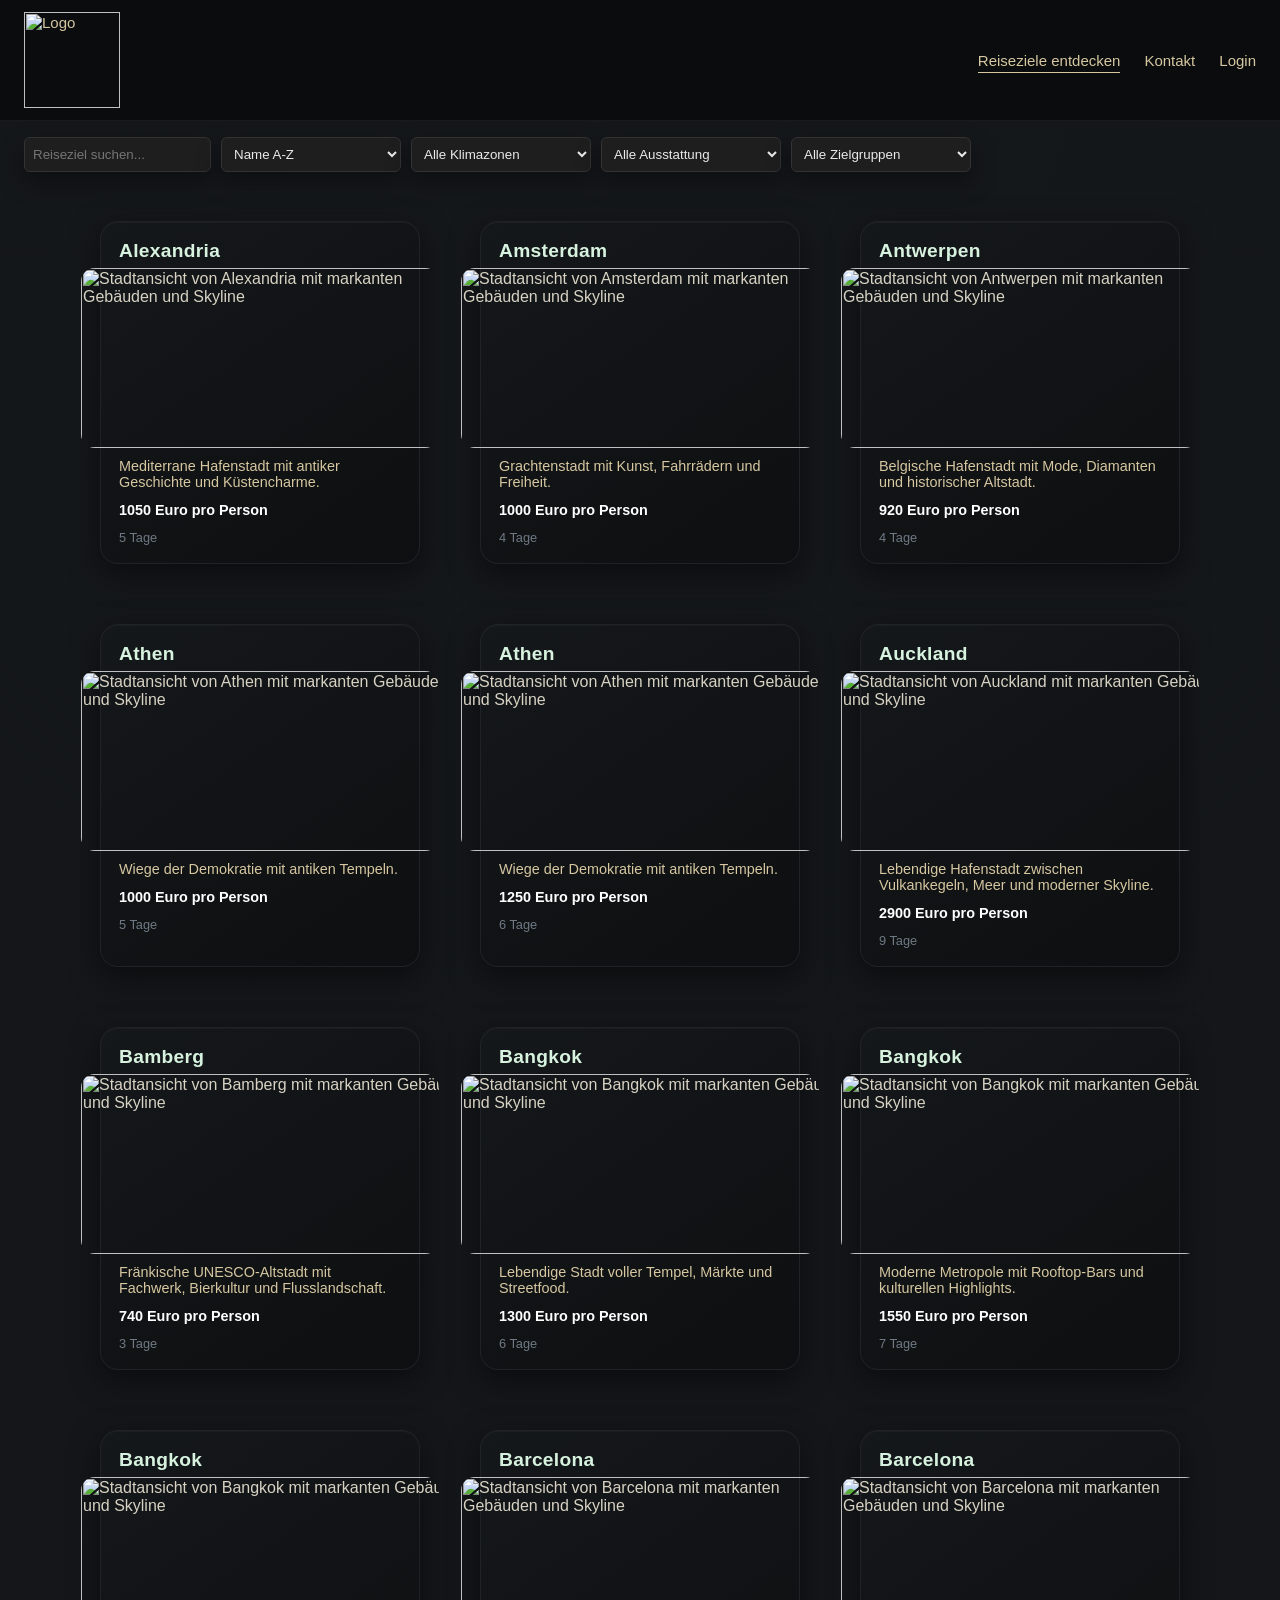
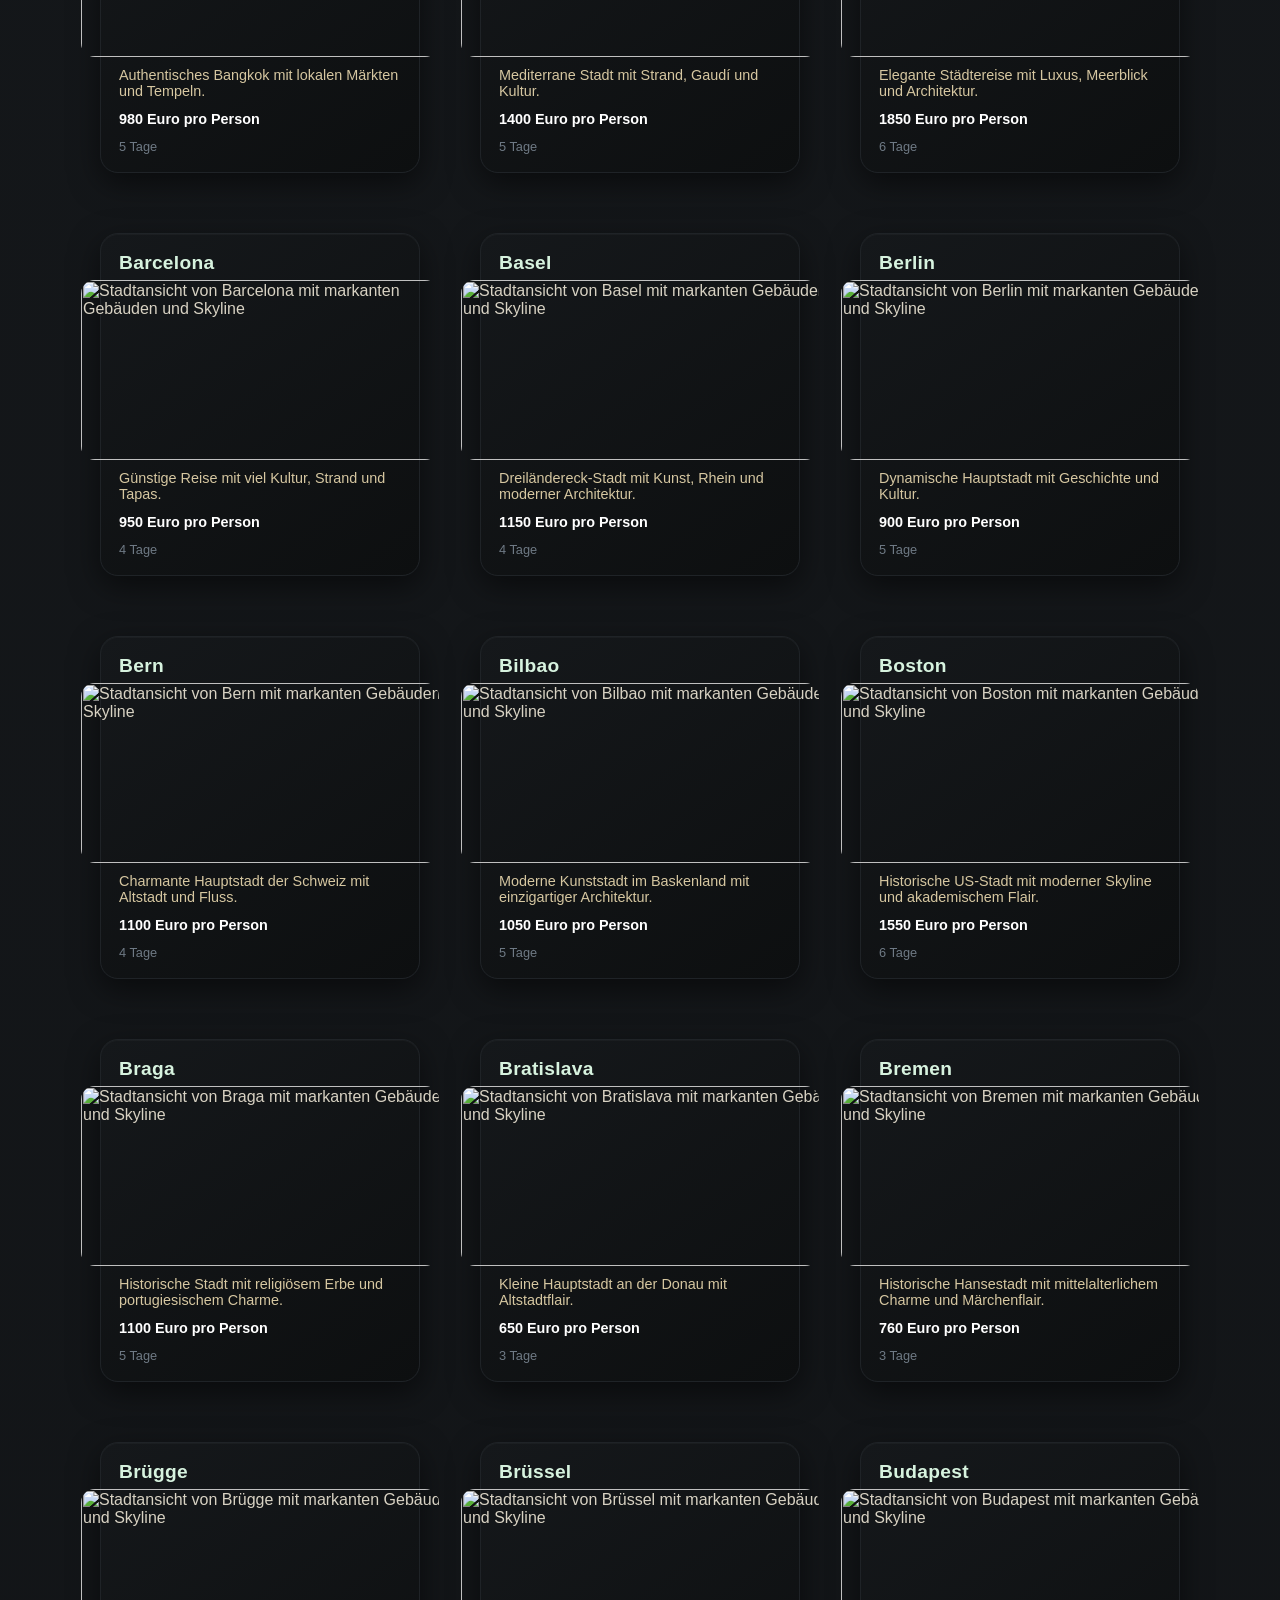
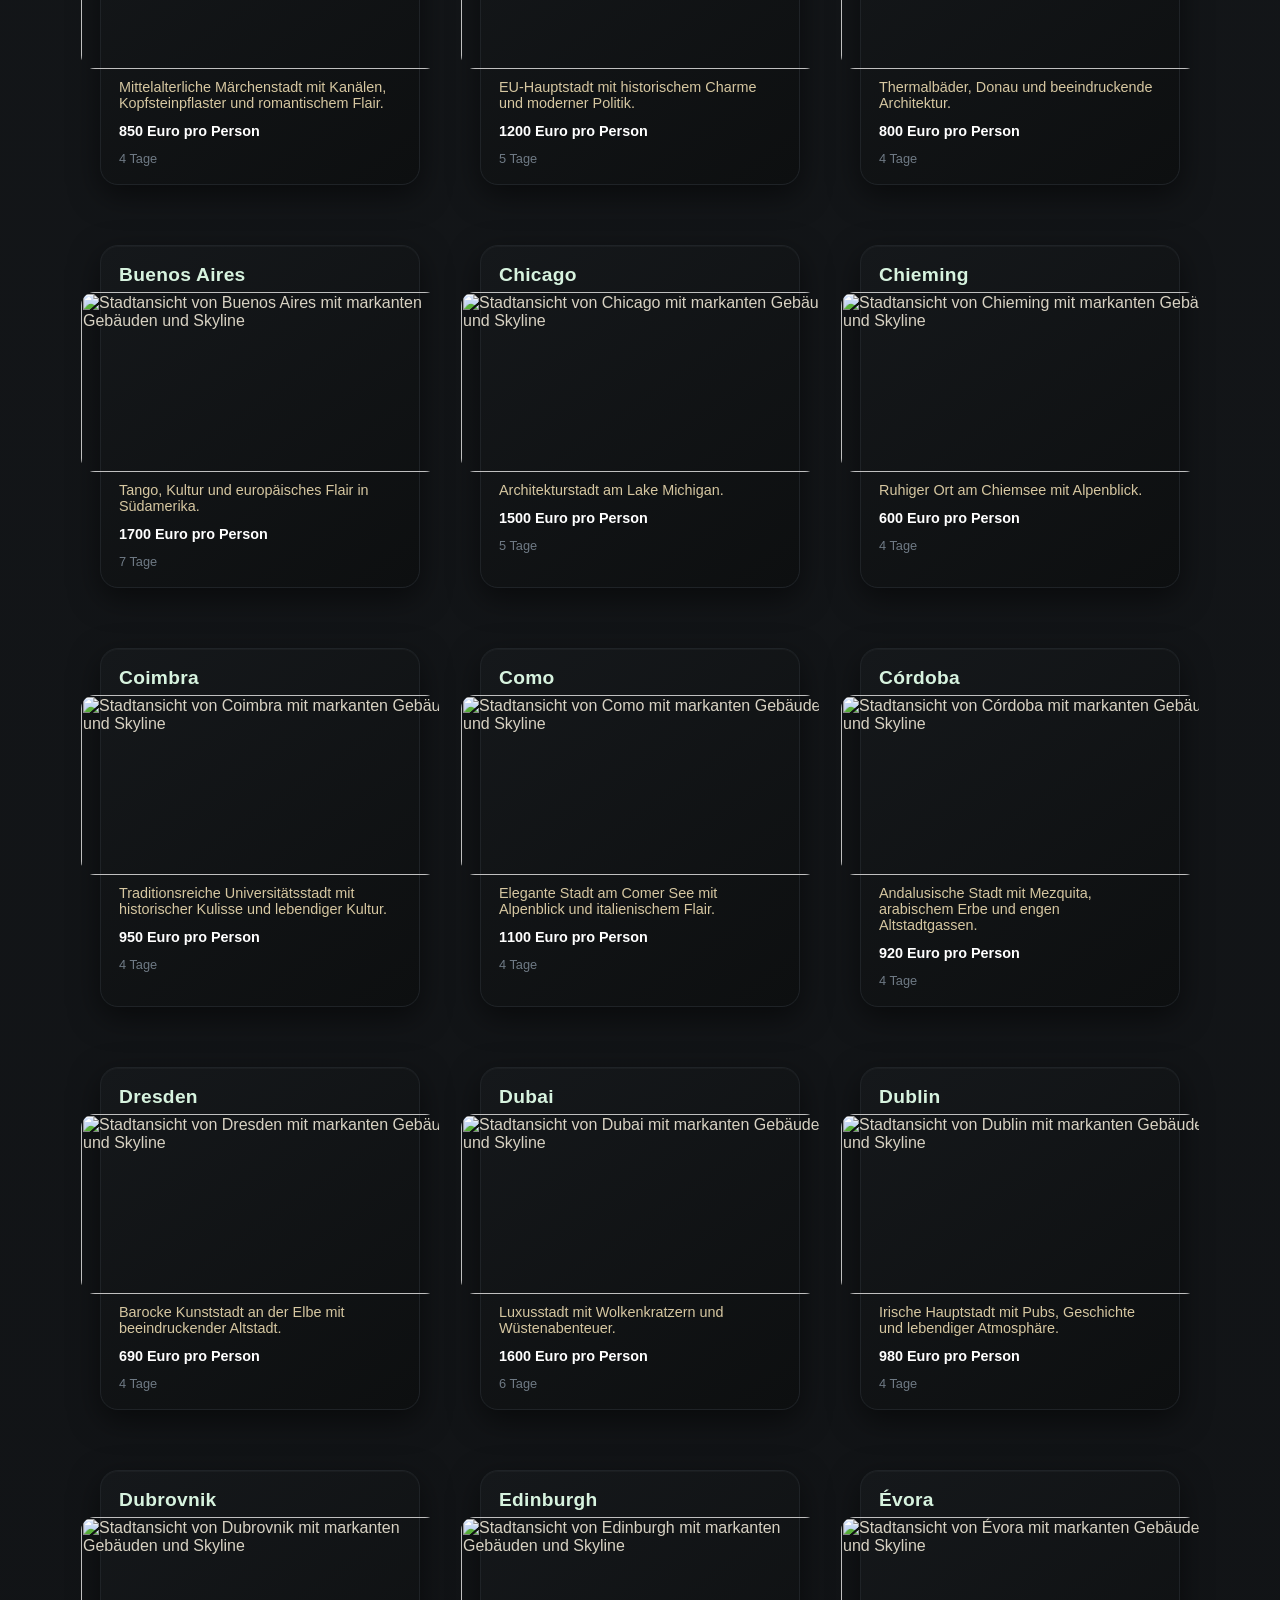
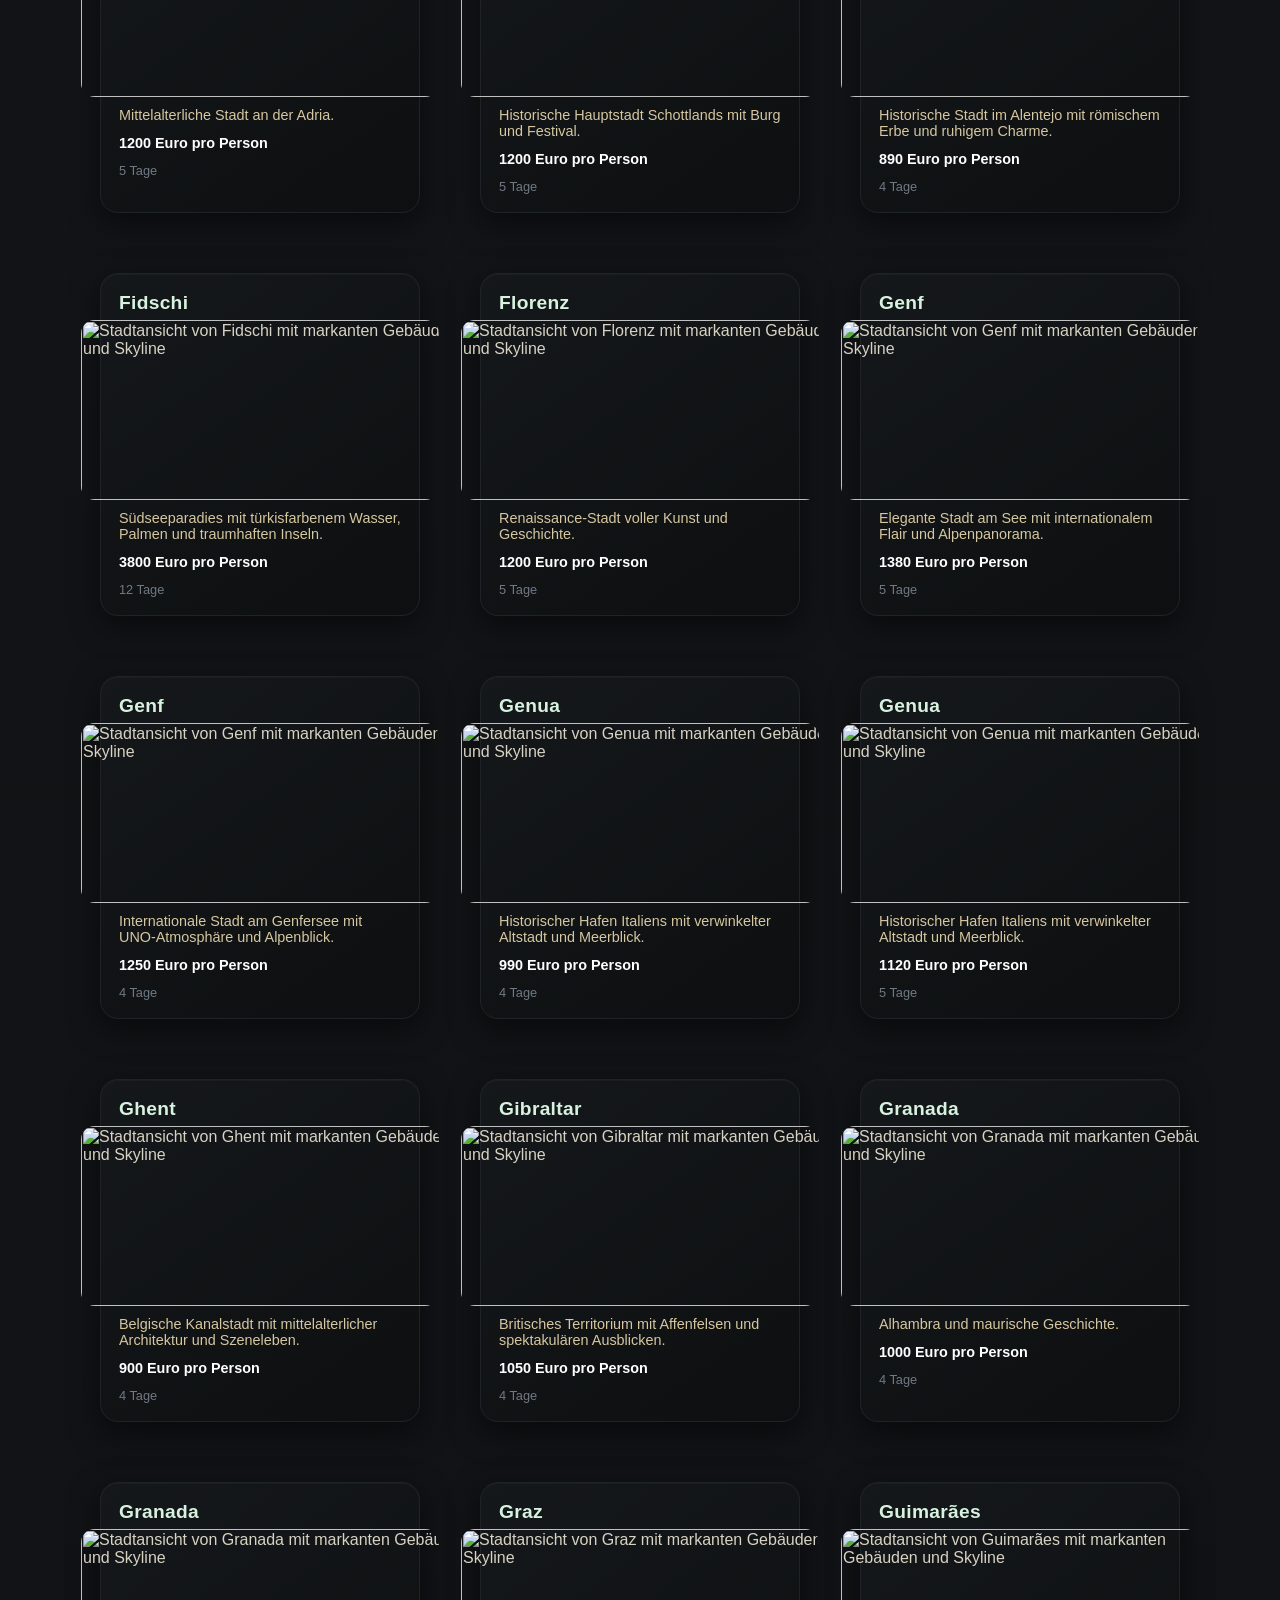
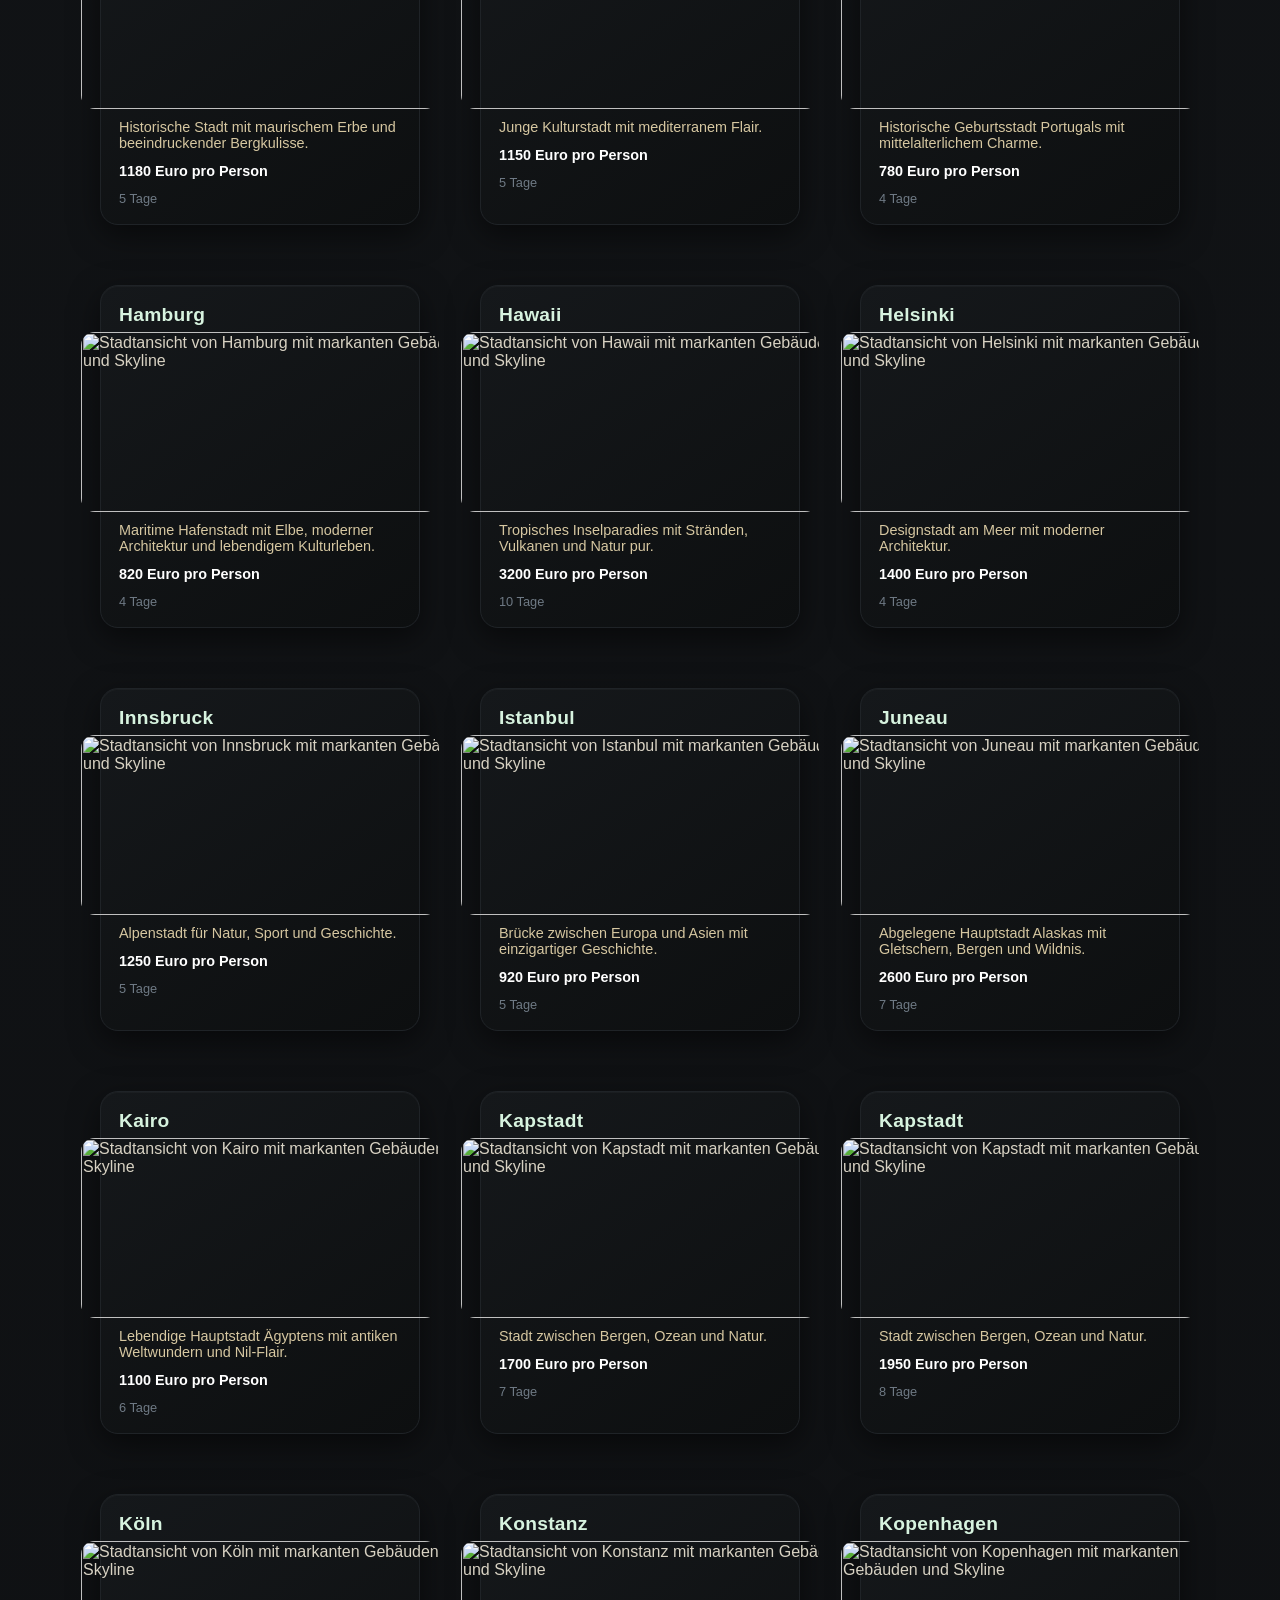
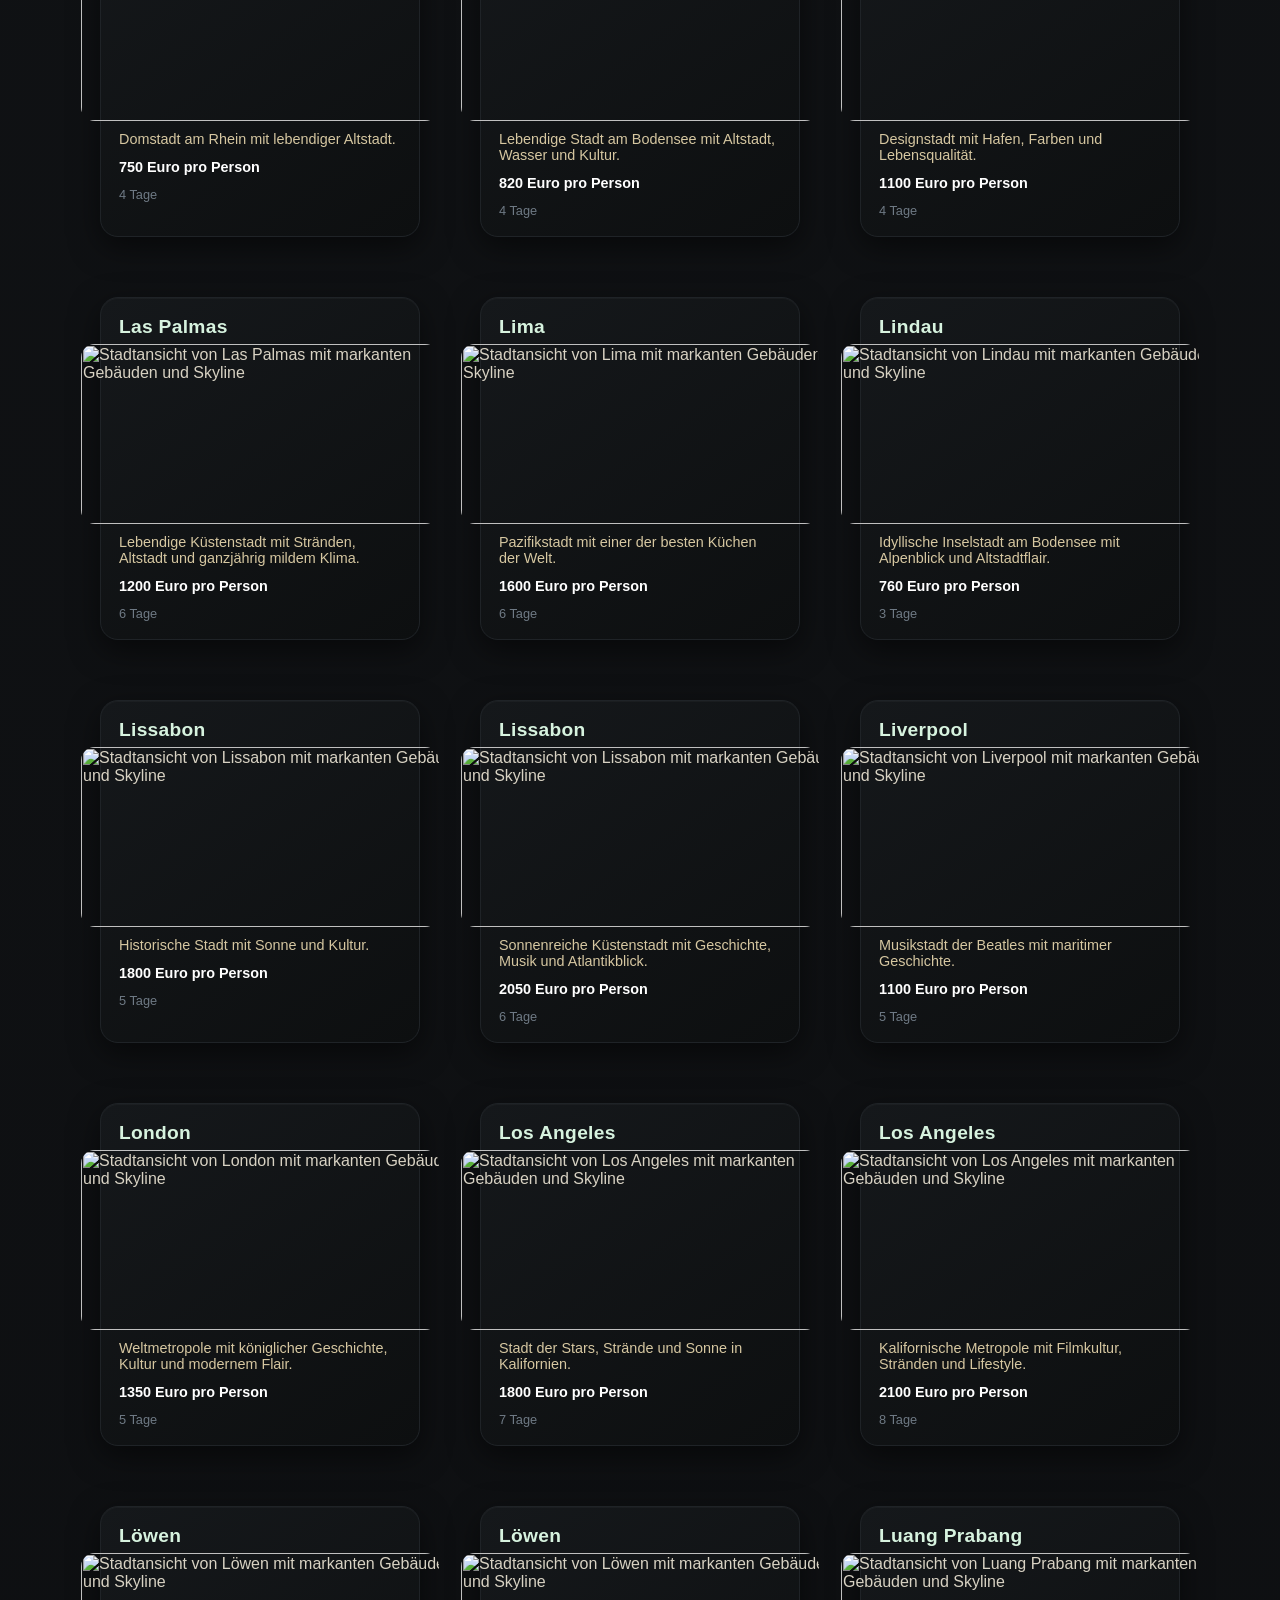
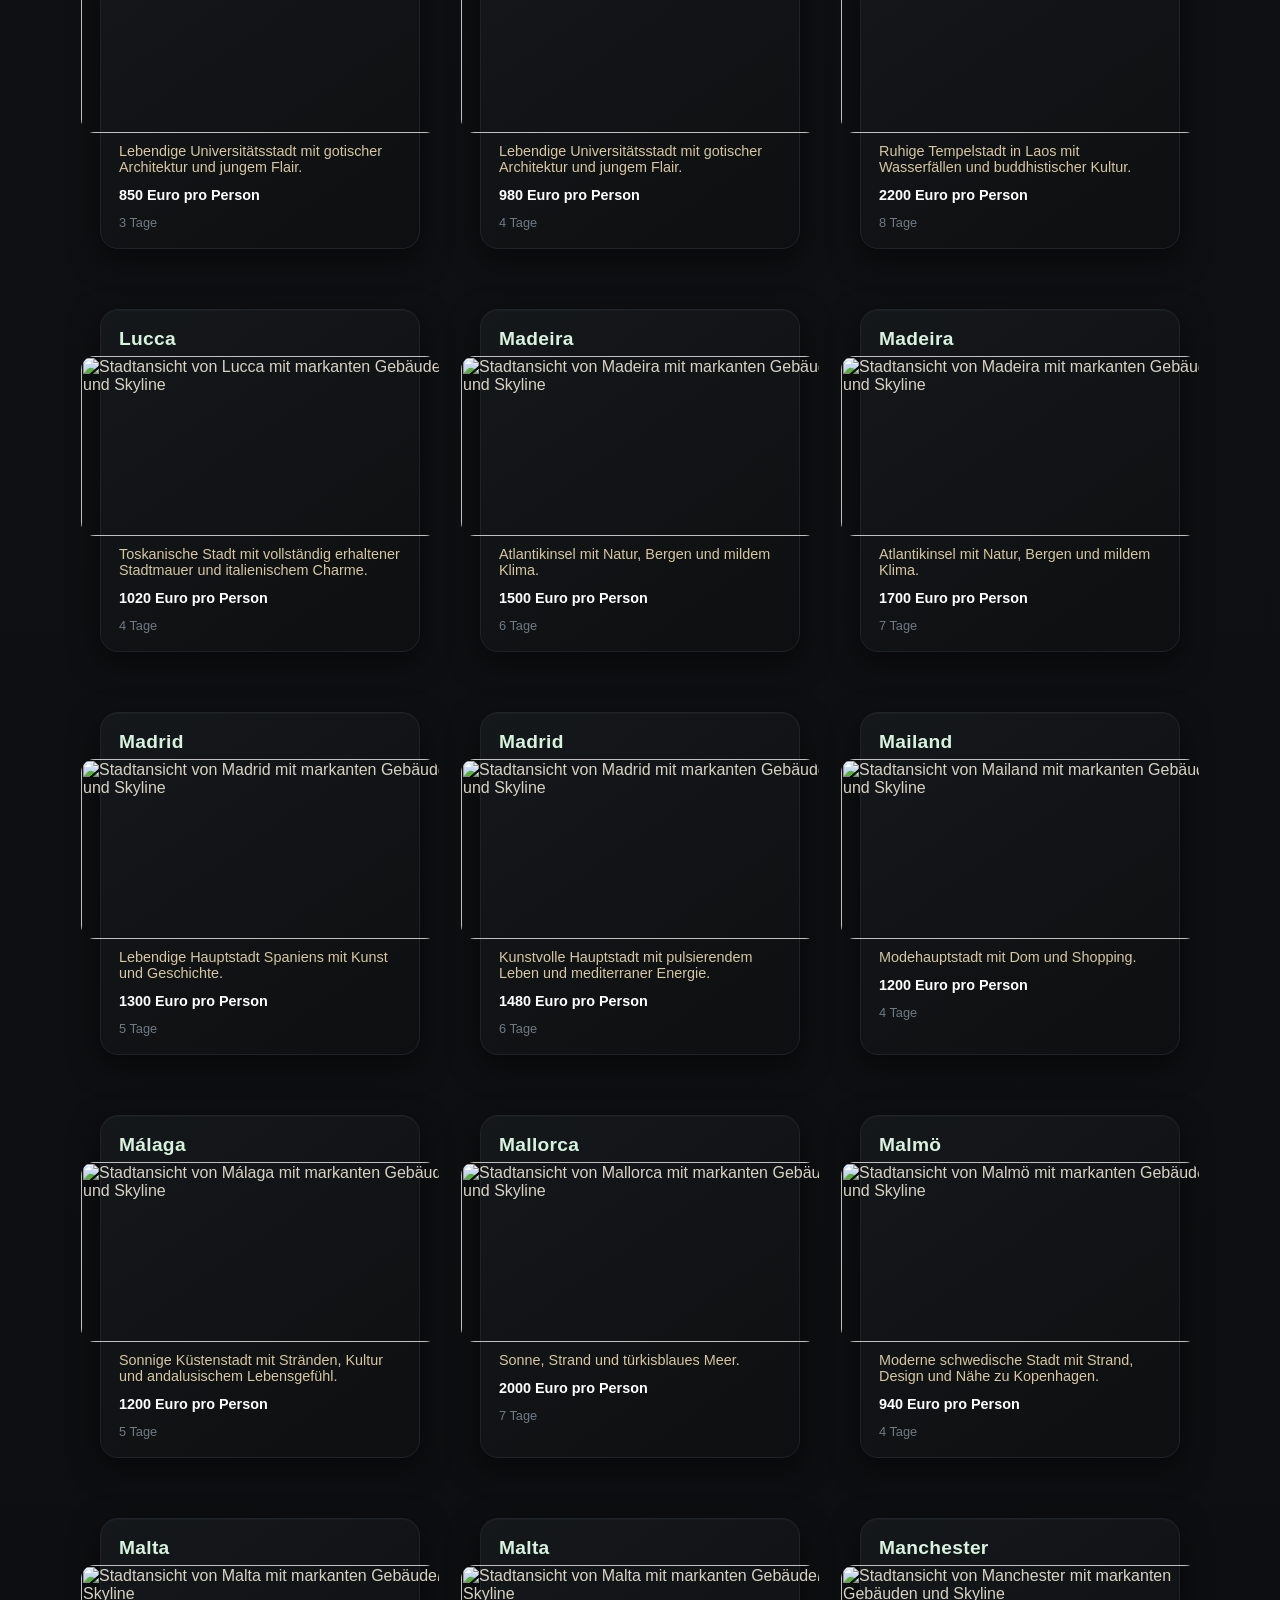
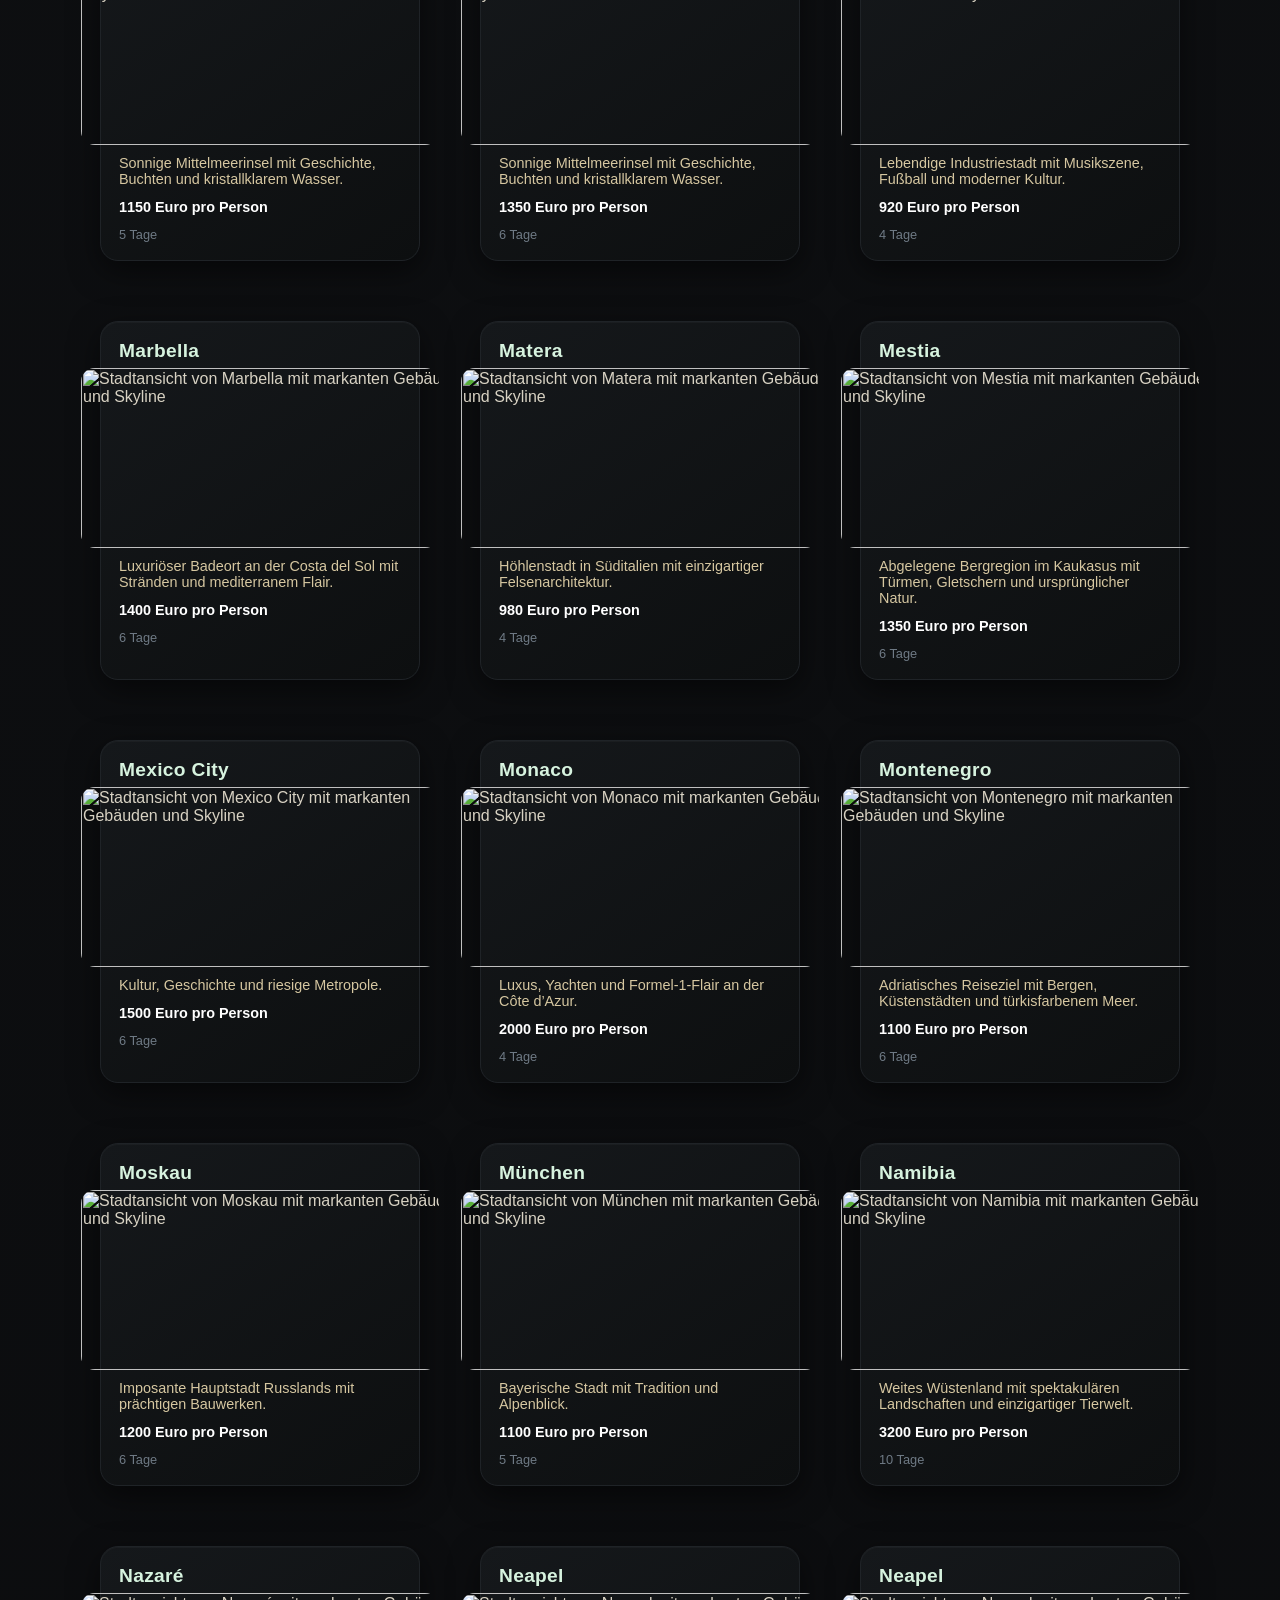
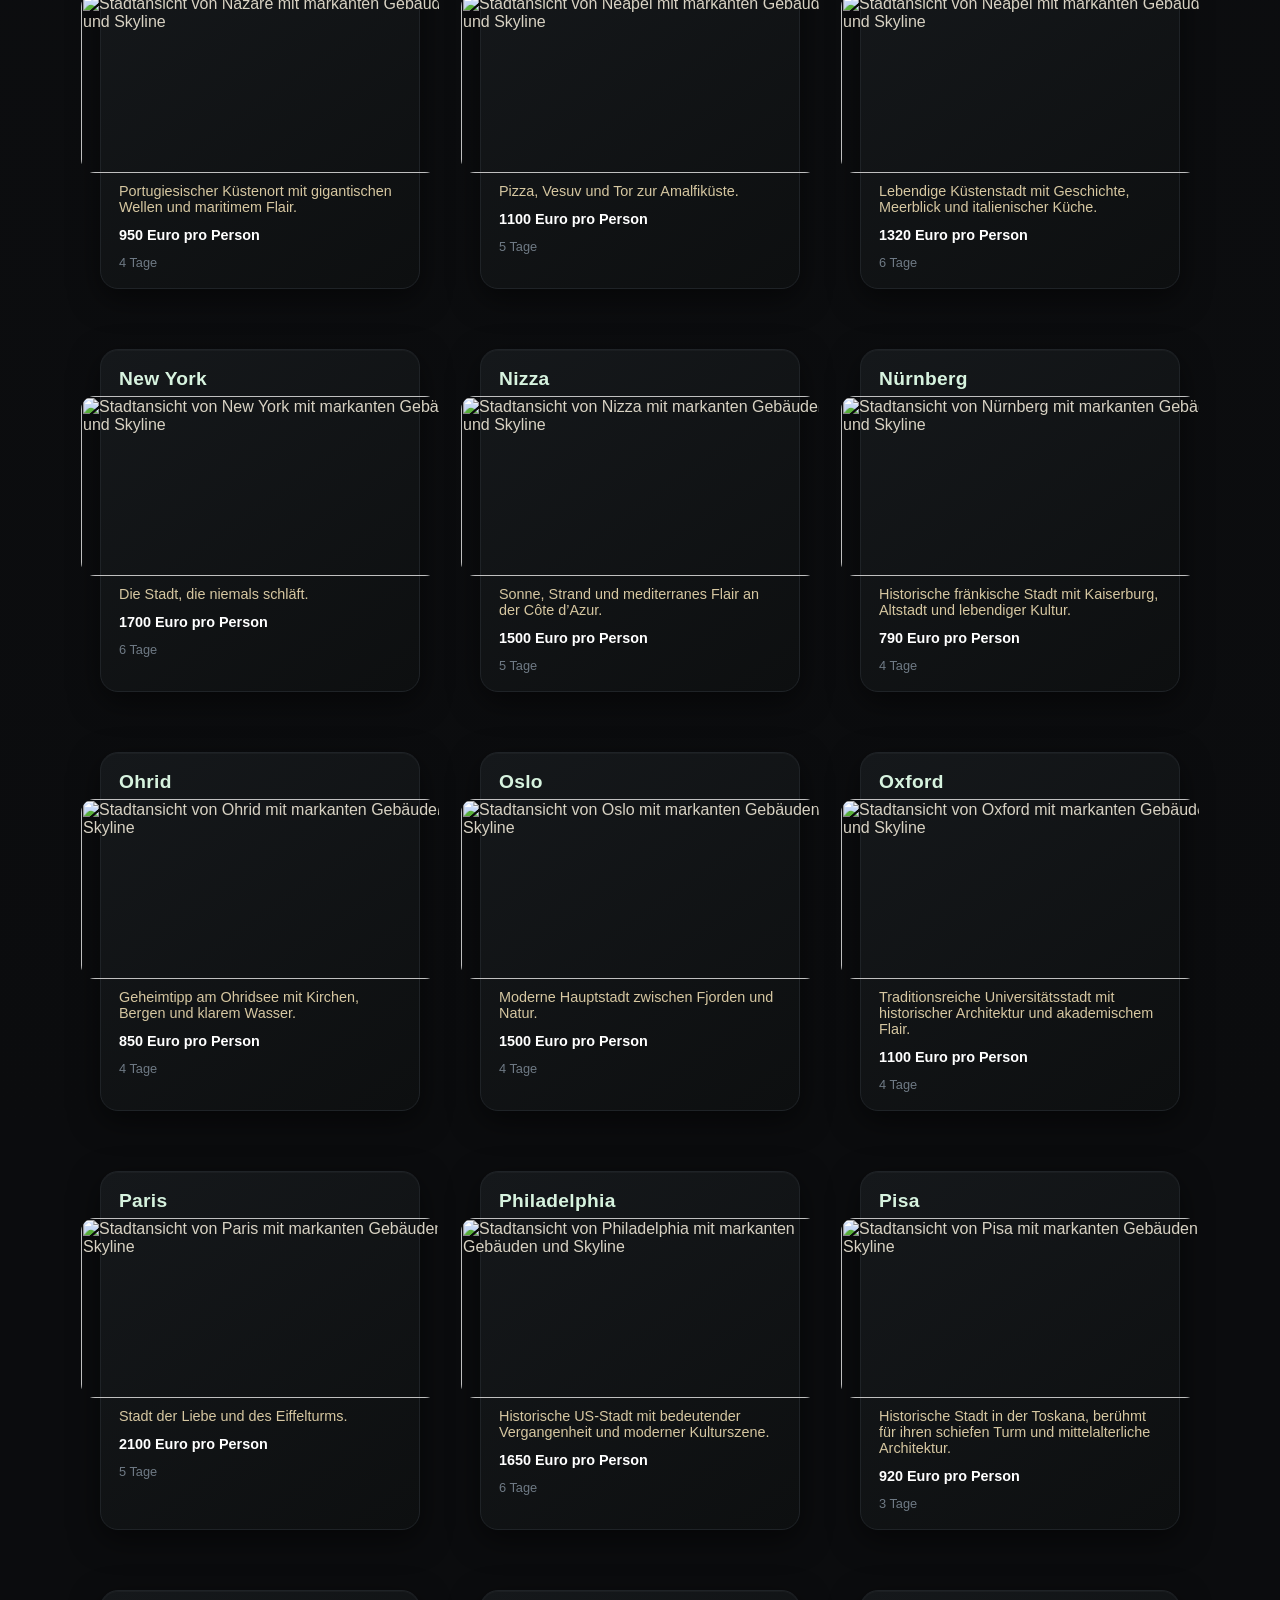
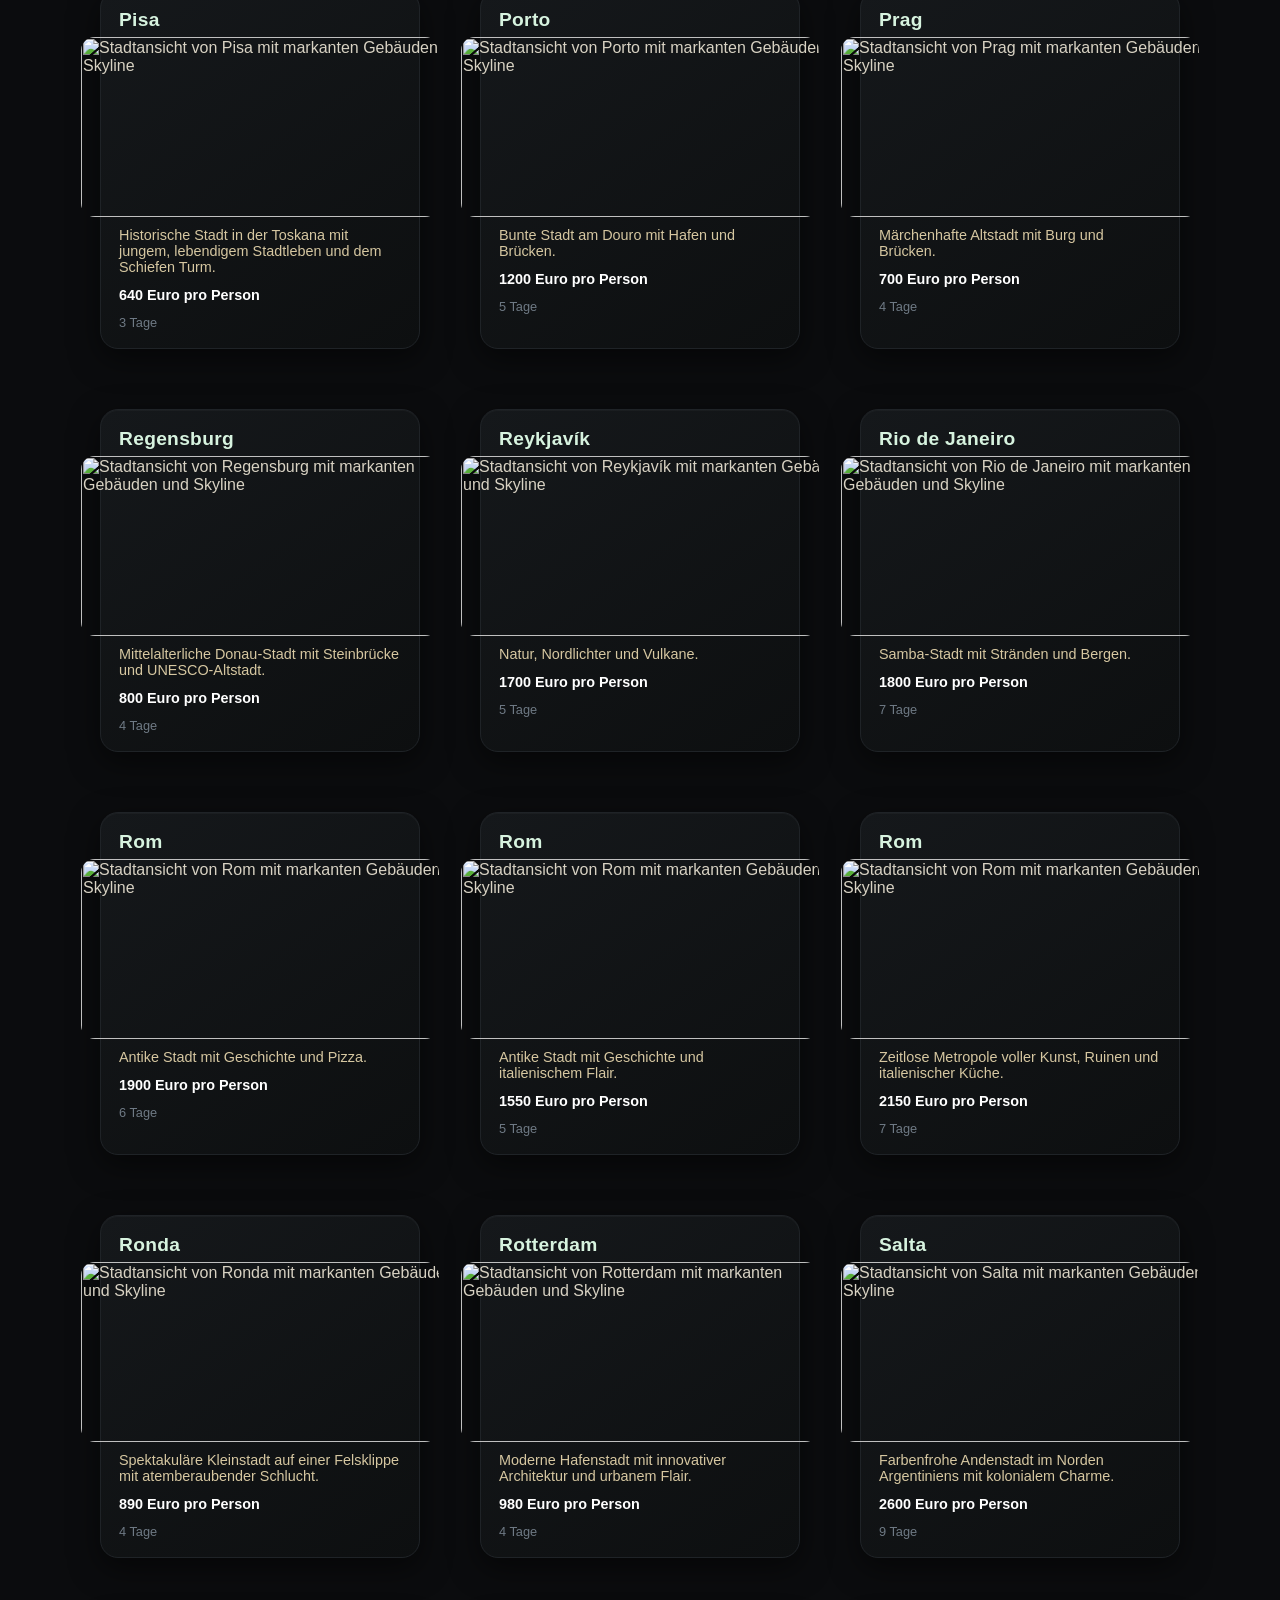
==== angebote.html @ da4c5899 "Add files via upload" ====
<html lang="de"><head><meta charset="UTF-8"><title>Pegnitz Piraten</title><link rel="stylesheet" href="stylesangebote.css"><link rel="icon" href="assets/flavicon-green.png"></head><body><div class="navbar"><a href="start.html"><img class="logo" src="assets/pegnitz2.png" alt="Logo"></a><div class="nav-links"><a href="angebote.html" class="active">Reiseziele entdecken</a><a href="kontakt.html">Kontakt</a><a href="login.html">Login</a></div></div><div class="controls"><input id="search" type="text" placeholder="Reiseziel suchen..."><select id="sort"><option value="name-asc">Name A-Z</option><option value="name-desc">Name Z-A</option><option value="preis-asc">Preis ↑</option><option value="preis-desc">Preis ↓</option><option value="dauer-asc">Dauer ↑</option><option value="dauer-desc">Dauer ↓</option><option value="romantik-desc">Romantik ↓</option><option value="nachtleben-desc">Nachtleben ↓</option></select><select id="klima"><option value="">Alle Klimazonen</option><option value="warm">Warm</option><option value="heiß">Heiß</option><option value="gemäßigt">Gemäßigt</option><option value="mild">Mild</option><option value="mediterran">Mediterran</option></select><select id="ausstattung"><option value="">Alle Ausstattung</option><option value="pool">Pool</option><option value="wifi">WLAN</option></select><select id="geeignet"><option value="">Alle Zielgruppen</option><option value="Strandurlaub">Strand</option><option value="Kultur">Kultur</option><option value="Party">Party</option><option value="Romantik">Romantik</option><option value="Paare">Paare</option><option value="Familien">Familien</option><option value="Luxus">Luxus</option></select></div><main class="content"></main><div class="footer"><p>&copy; 2026 Pegnitz Piraten. Alle Rechte vorbehalten.</p><div class="footer-links"><a href="#">Impressum</a><a href="#">Datenschutz</a><a href="kontakt.html">Kontakt</a></div><p>Diese Website ist ein nicht-kommerzieller Prototyp zu Forschungszwecken. Einige verwendete Bilder dienen ausschließlich der Illustration.</p></div><script src="scriptangebote.js"></script><script src="timer.js"></script></body></html>
---- stylesangebote.css ----
body{margin:0;font-family:"Inter",Arial,sans-serif;color:#d8d2c3;background:radial-gradient(circle at top,#15181b,#0b0c0e 70%)}.navbar{background:#0a0c0e;border-bottom:1px solid rgb(255 255 255 / .06);position:sticky;top:0;z-index:1000;display:flex;align-items:center;justify-content:space-between;padding:12px 24px}.navbar a{color:#d6c7a1;text-decoration:none;font-size:15px;transition:all 0.2s ease;position:relative}.nav-links a::after{content:"";position:absolute;left:0;bottom:-4px;width:0%;height:1px;background:#d6c7a1;transition:0.3s}.nav-links a:hover::after{width:100%}.logo{width:6rem;display:block;transition:all 0.2s ease}.logo:hover{transform:translateY(-1px)}.footer{background-color:#0b0c0e;padding:25px;text-align:center;margin-top:40px;border-top:1px solid #1f2327}.footer-links{margin-top:10px}.footer-links a{color:#9bbfa7;margin:0 12px;text-decoration:none;transition:0.2s}.footer-links a:hover{color:#c8e6d1}.content{display:grid;grid-template-columns:repeat(auto-fill,minmax(240px,1fr));gap:60px;padding:100px}.nav-links{display:flex;gap:24px;margin-left:auto}.auth-switch{margin-top:20px;text-align:center;font-size:14px;color:#b9d6c2;opacity:.85}.auth-switch a{color:#9bbfa7;text-decoration:none;transition:0.2s}.auth-switch a:hover{color:#c8e6d1}.nav-links a.active::after{width:100%}.controls{display:flex;flex-wrap:wrap;gap:10px;padding:16px 24px;position:fixed;width:100%;z-index:9}input,select{padding:8px;border:1px solid #ccc;border-radius:6px;min-width:180px;background:#1e1e1e;color:#eaeaea;border:1px solid #333;box-shadow:0 10px 25px rgb(0 0 0 / .4)}.card{display:block;border-radius:18px;text-decoration:none;color:inherit;background:linear-gradient(145deg,#15181b,#0d0f10);border:1px solid #1f2327;box-shadow:0 10px 30px rgb(0 0 0 / .5),inset 0 1px 0 rgb(255 255 255 / .03);transition:all 0.35s ease;position:relative;border-radius:18px}.card:hover{transform:translateY(-6px);box-shadow:0 20px 50px rgb(0 0 0 / .7),inset 0 1px 0 rgb(255 255 255 / .05)}.card img{width:calc(100% + 40px);margin-left:-20px;margin-right:-20px;margin-bottom:10px;height:180px;object-fit:cover;display:block;border-radius:14px}.card h2{font-size:1.2rem;margin:18px 18px 6px;font-weight:600;color:#d7f3df;letter-spacing:.3px}.card p{margin:0 18px 12px;font-size:.9rem;color:#d6c7a1}.card strong{color:#fff;font-weight:600}.card p:last-child{font-size:.8rem;color:#6f7a85;margin-bottom:18px}
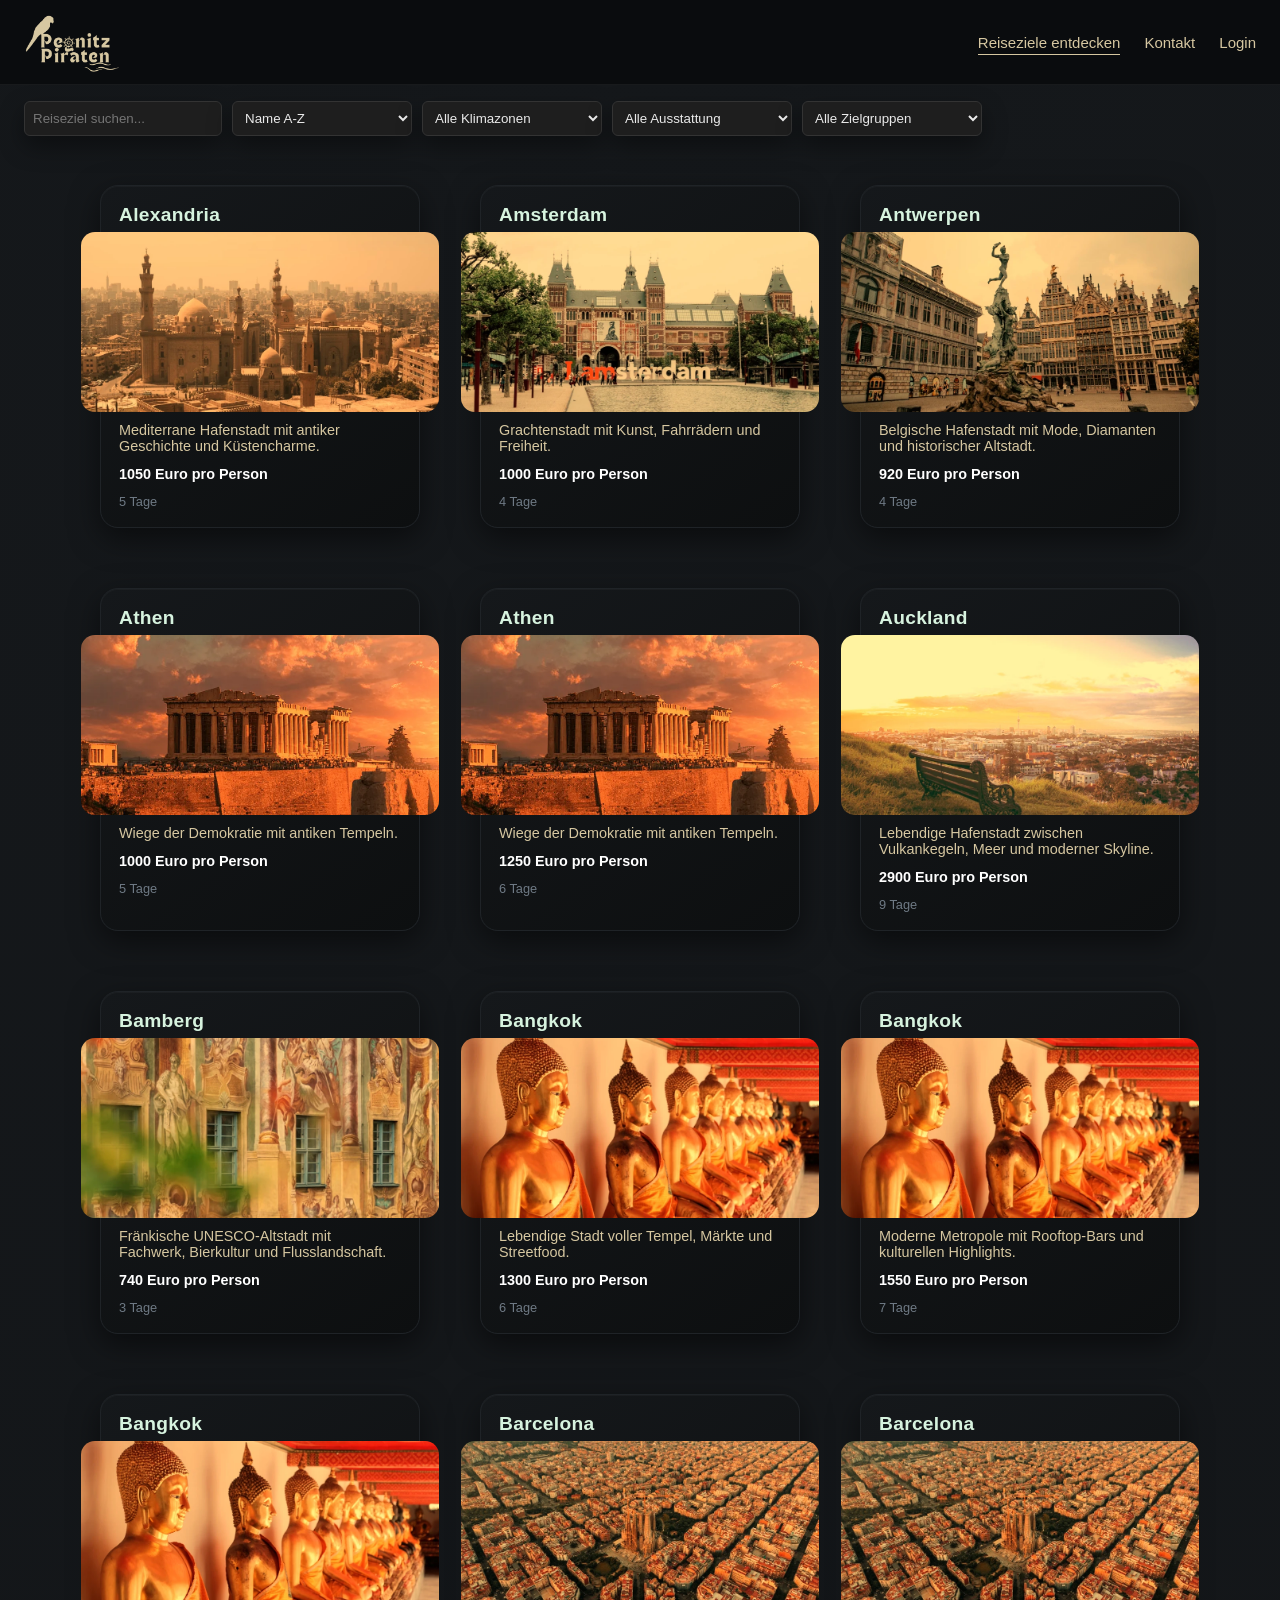
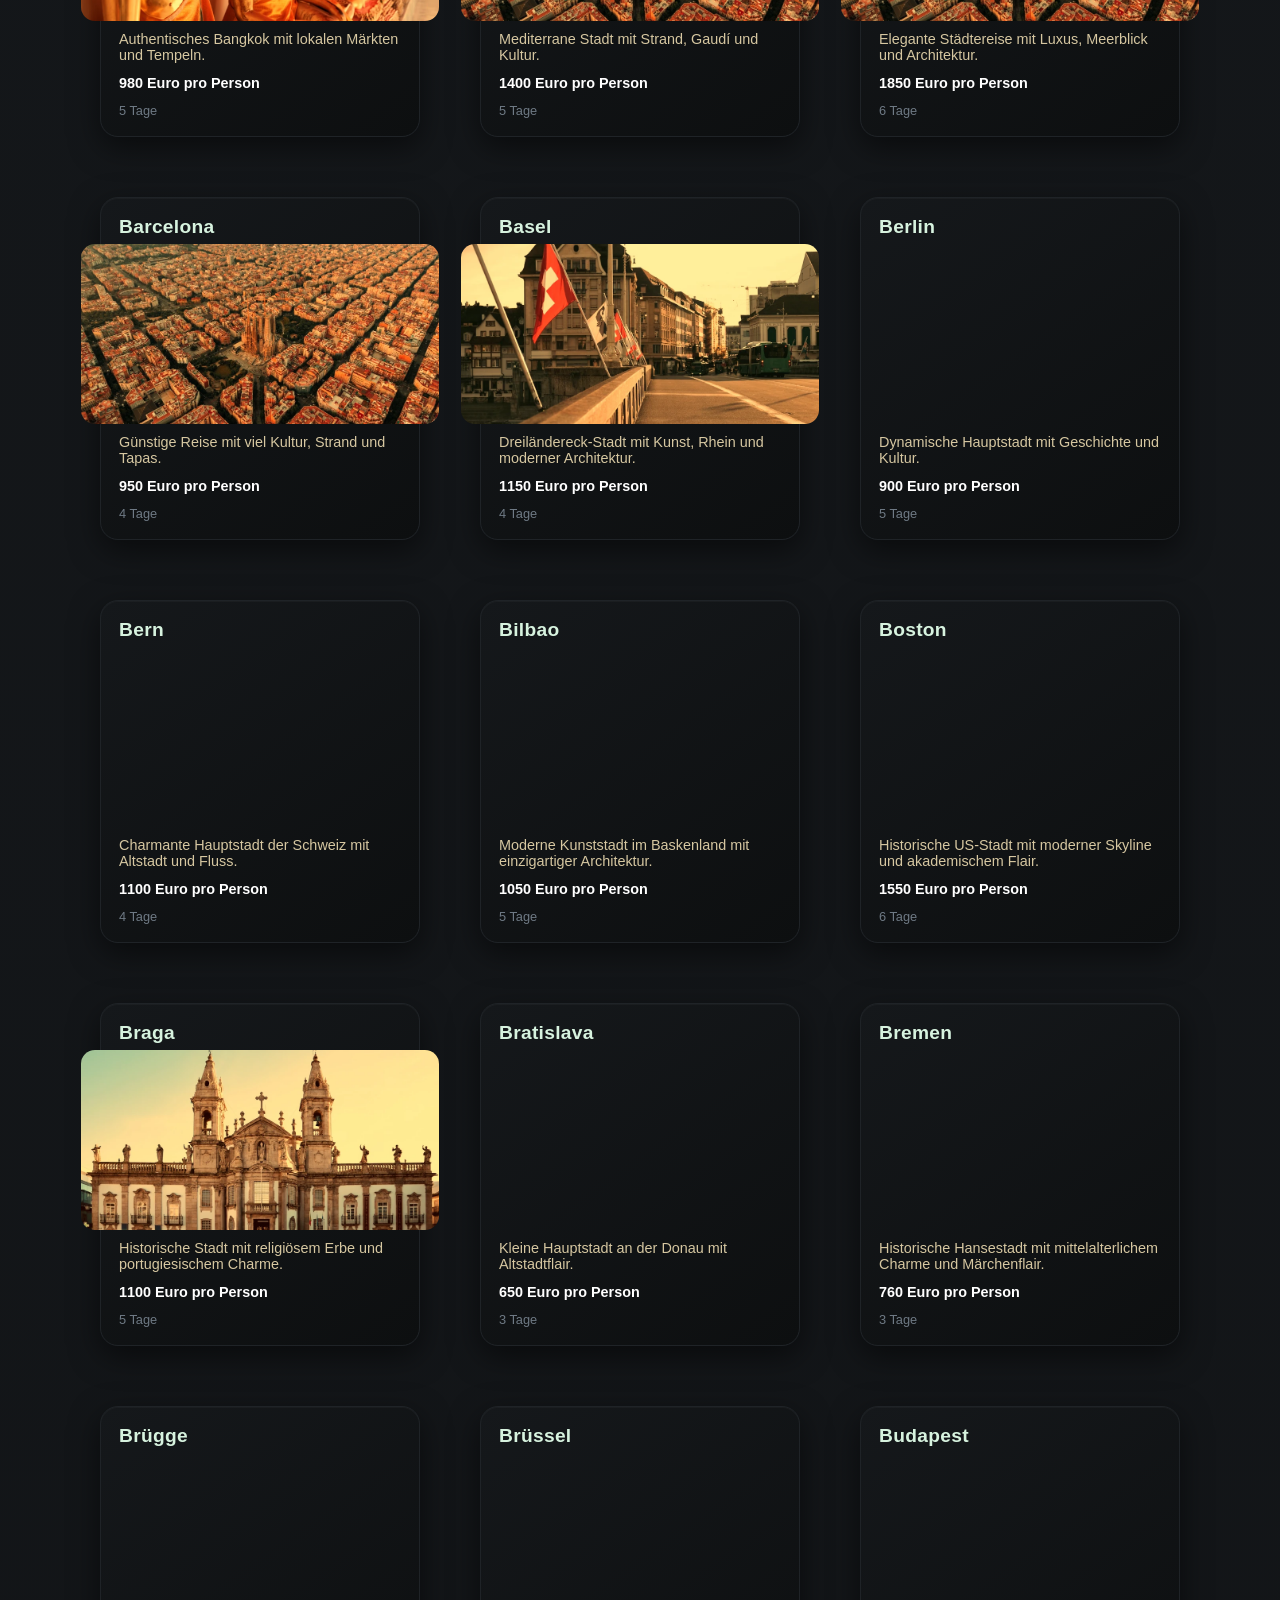
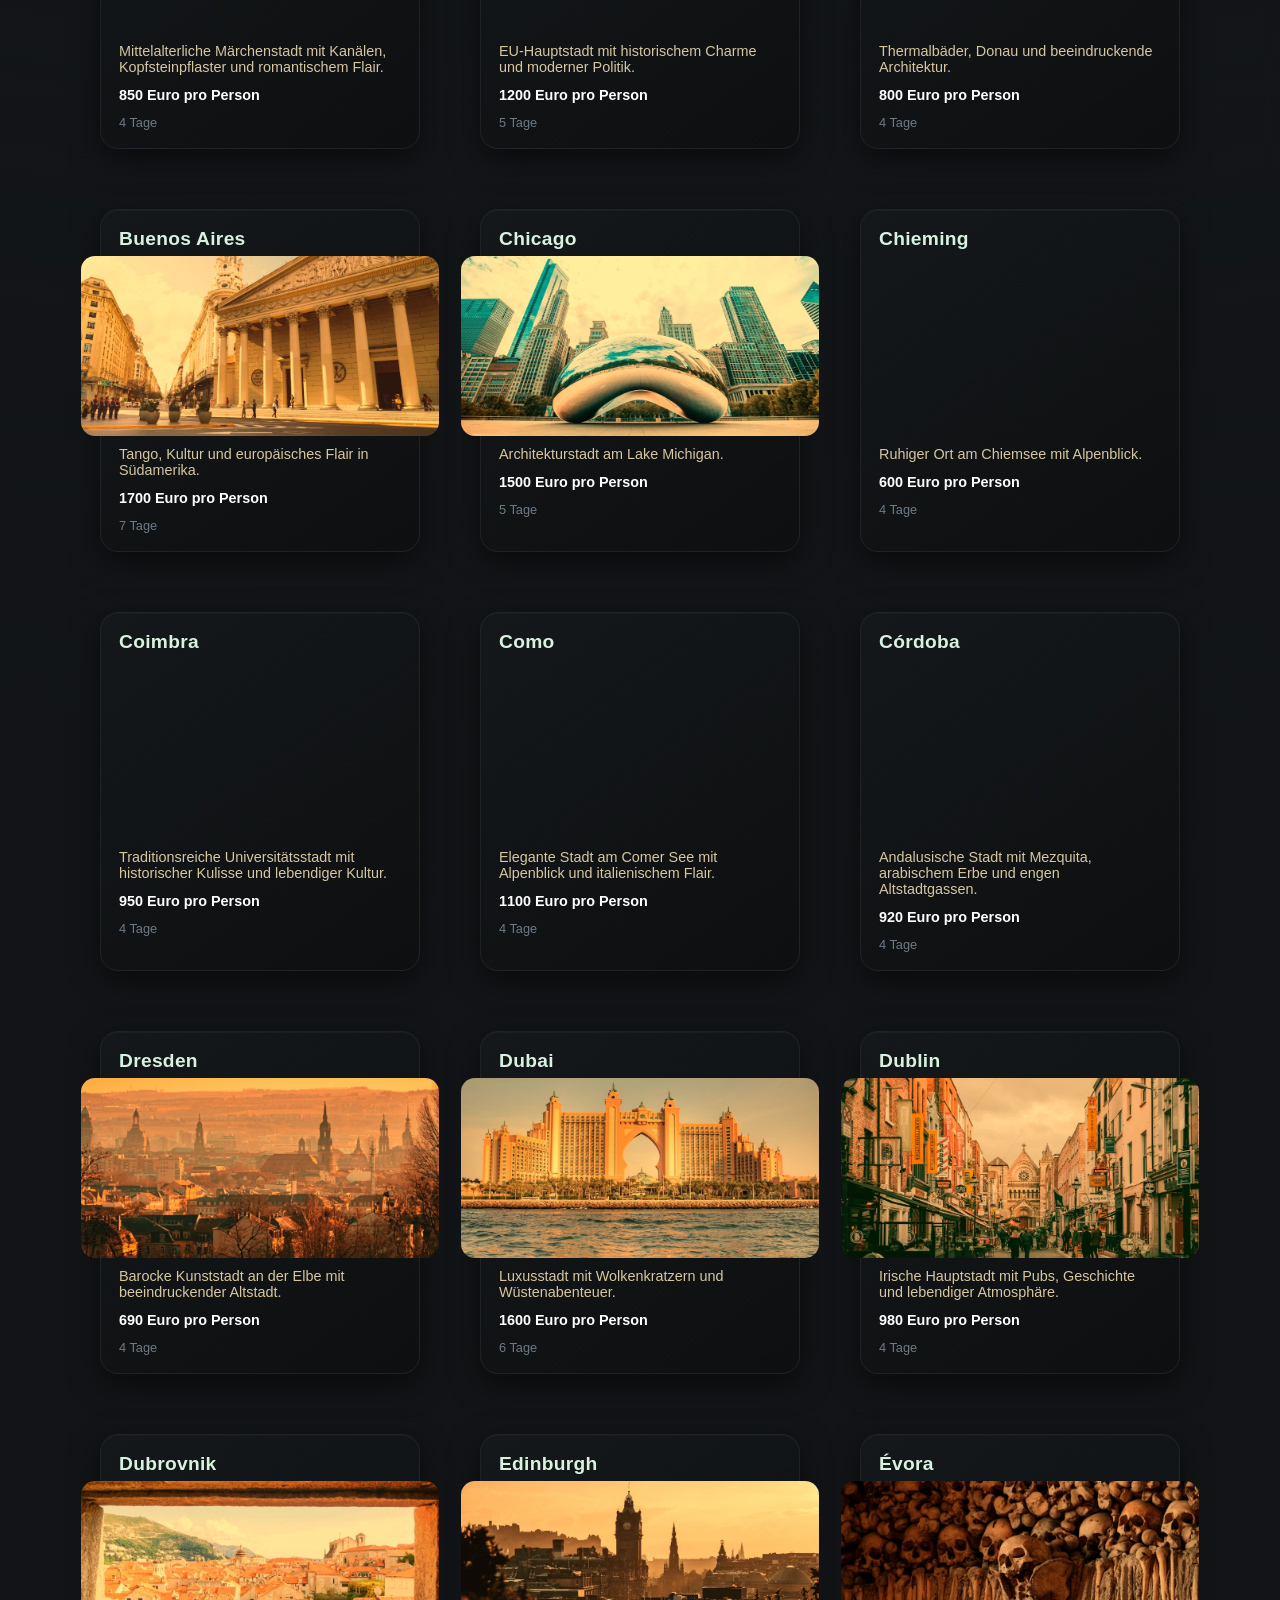
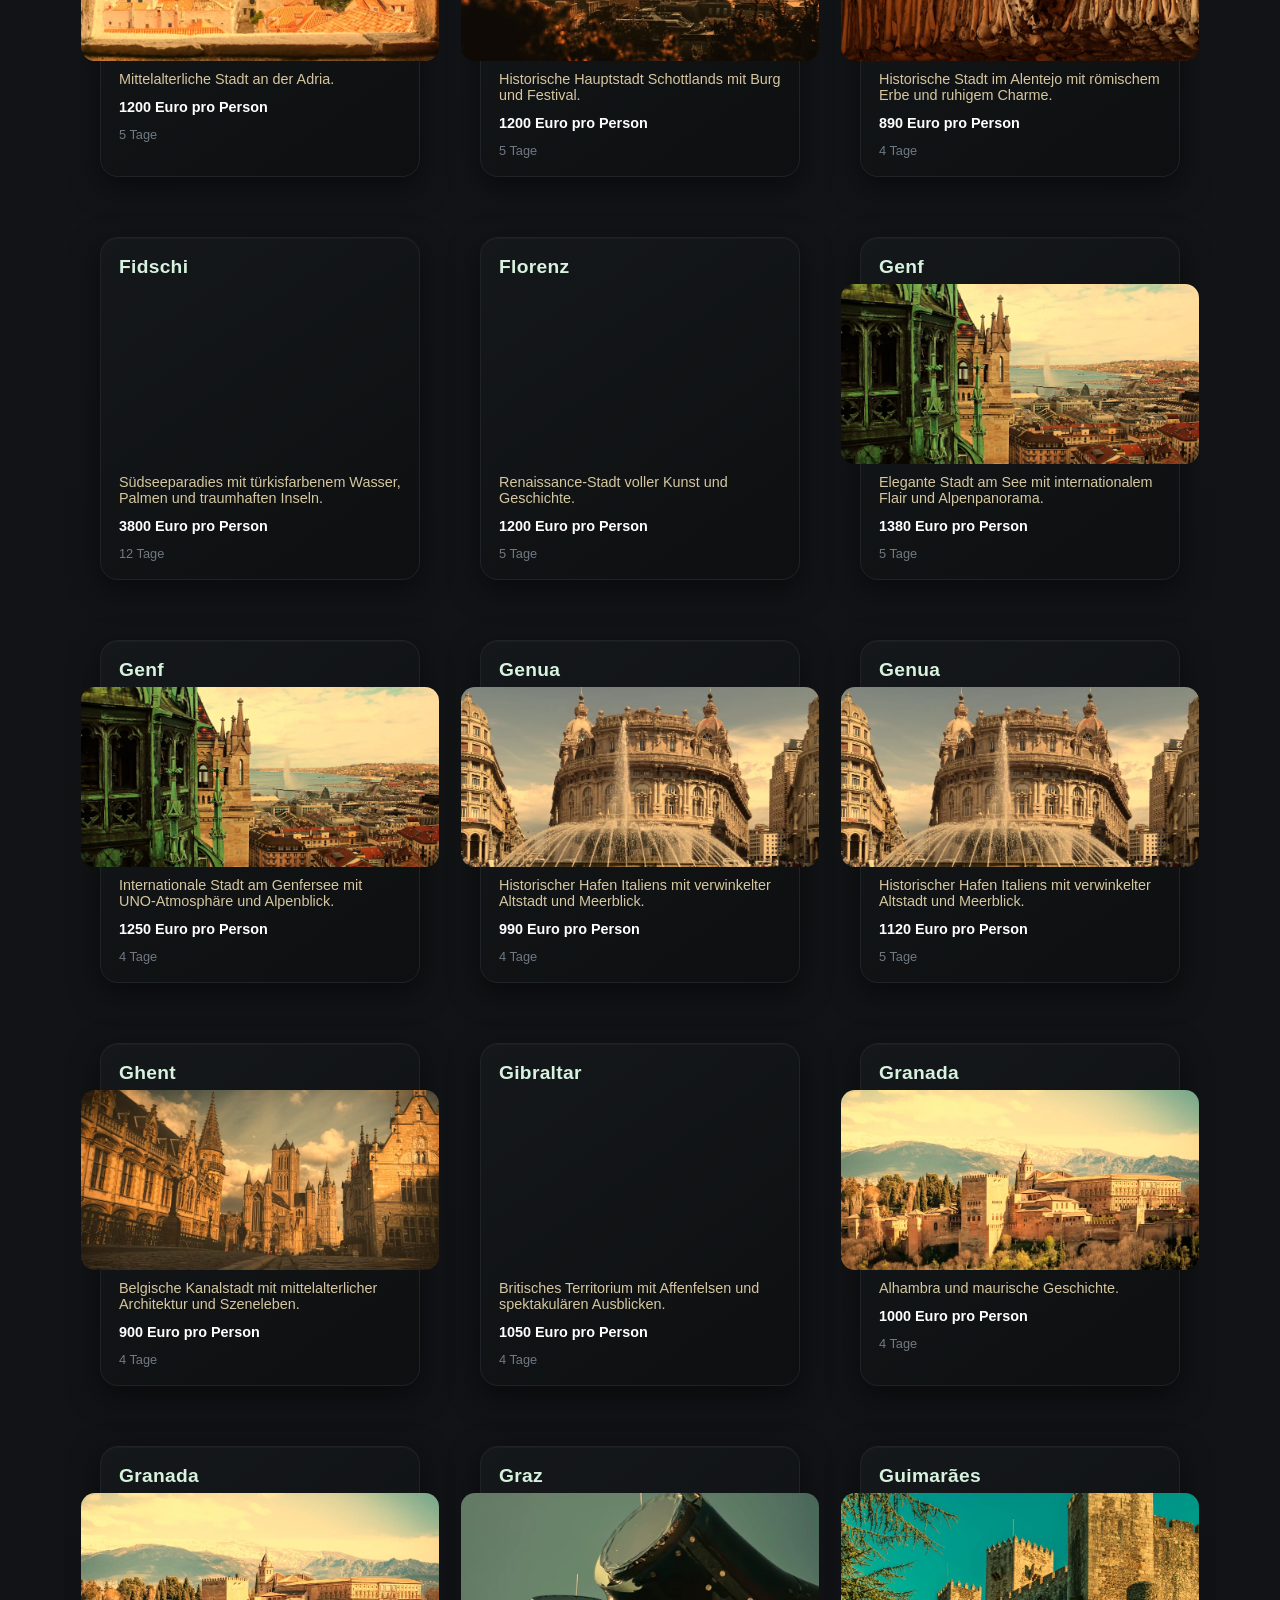
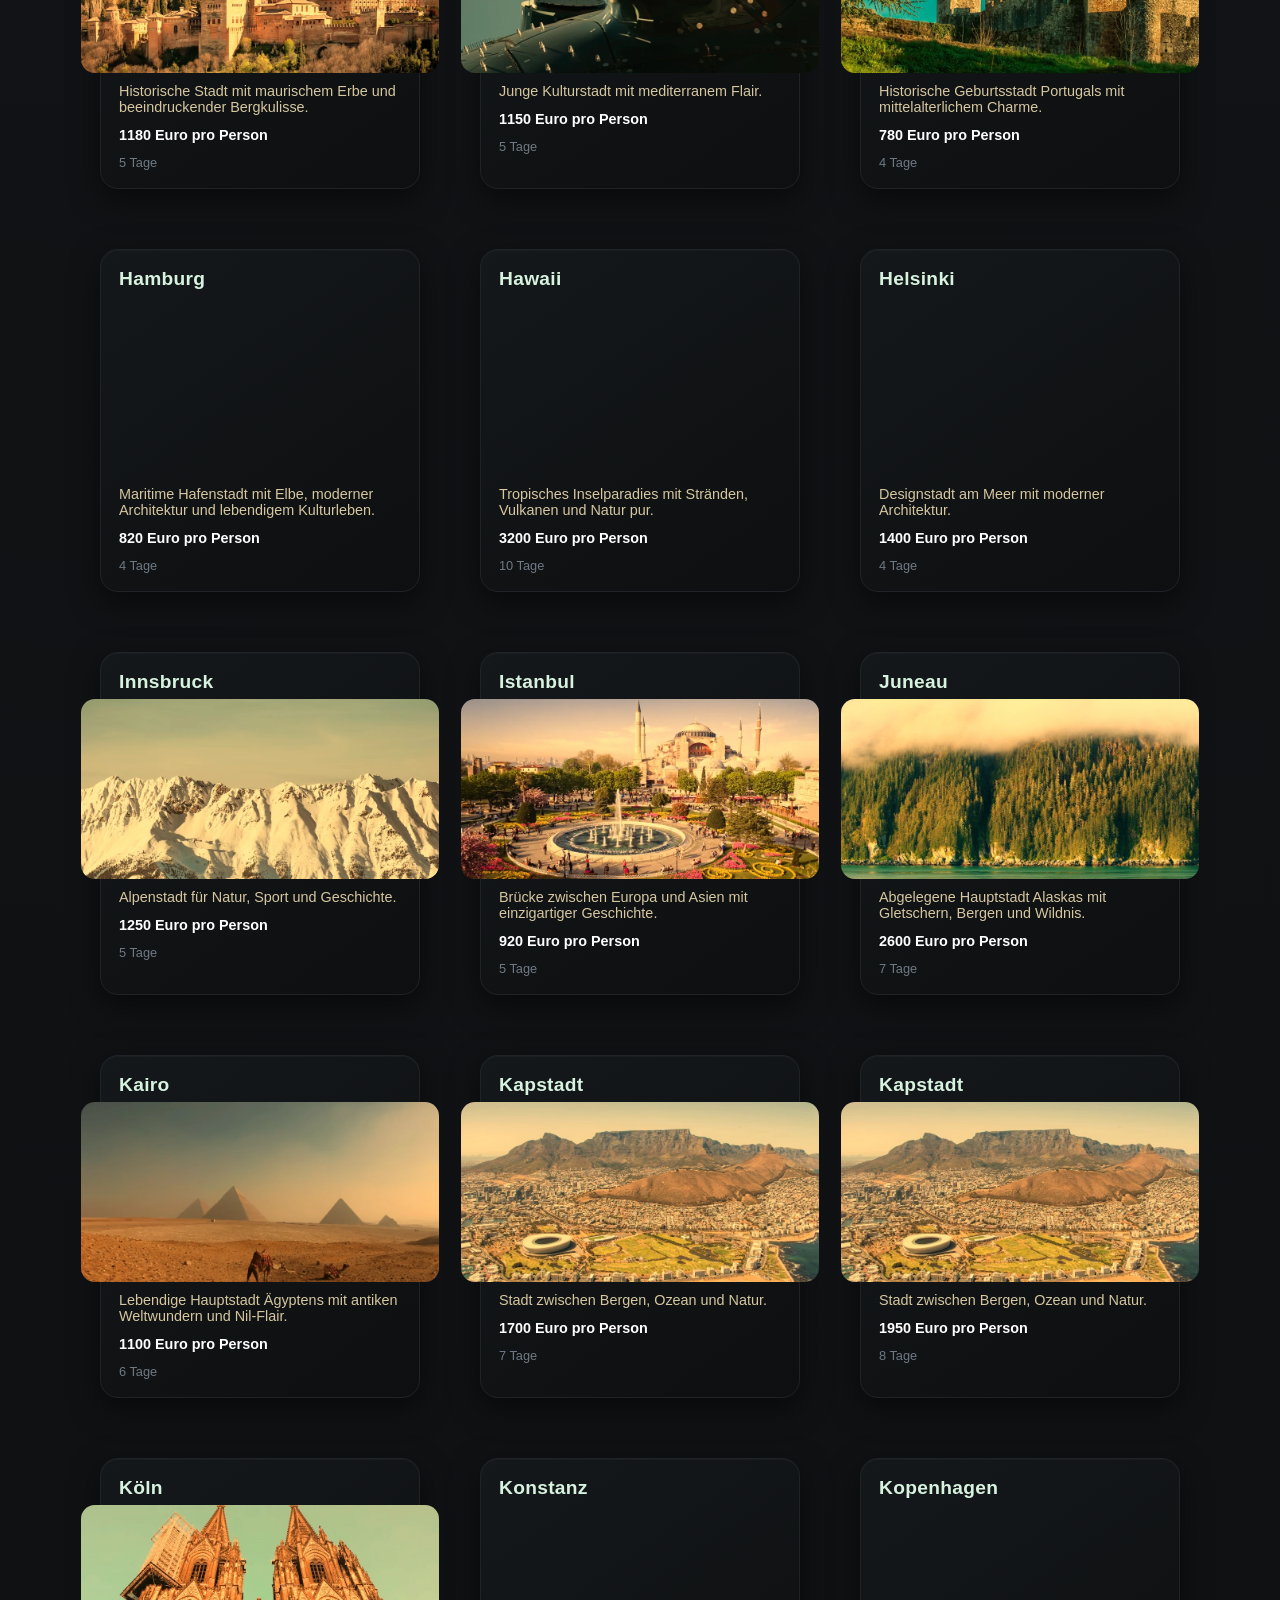
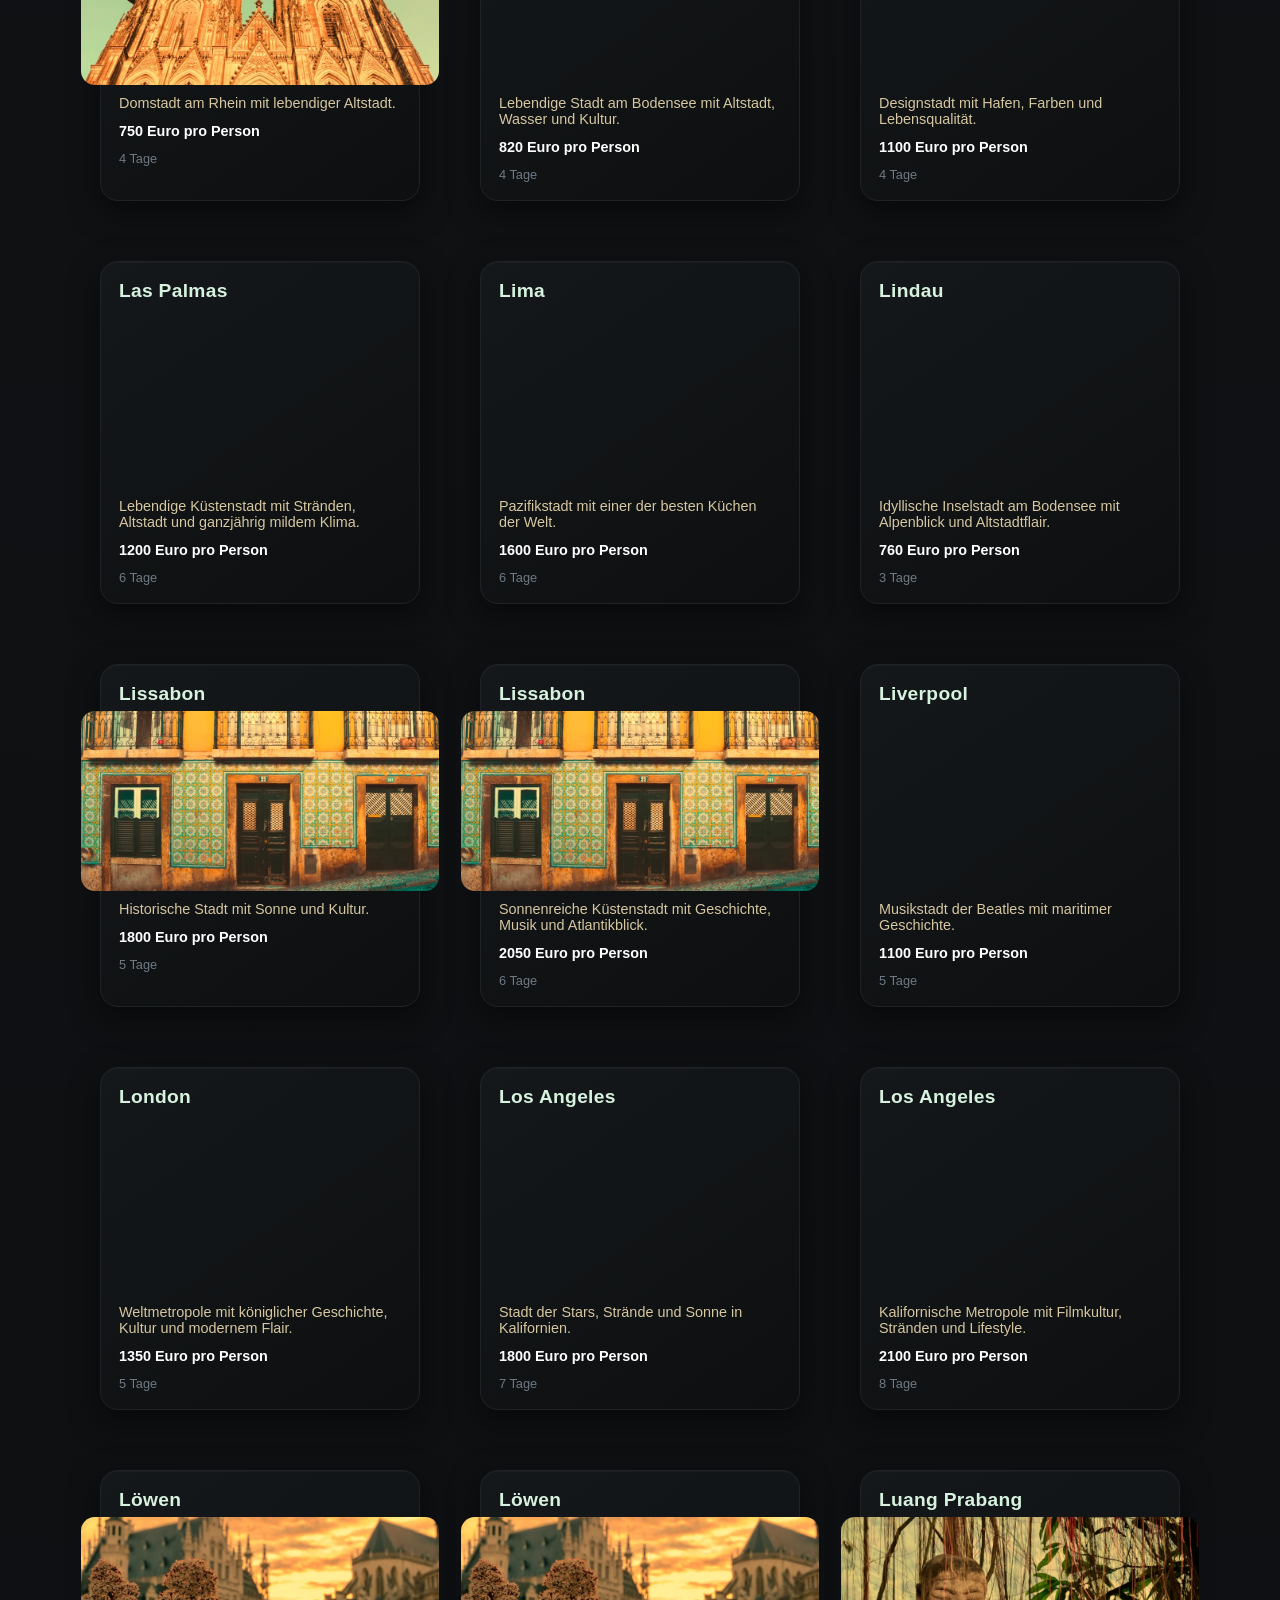
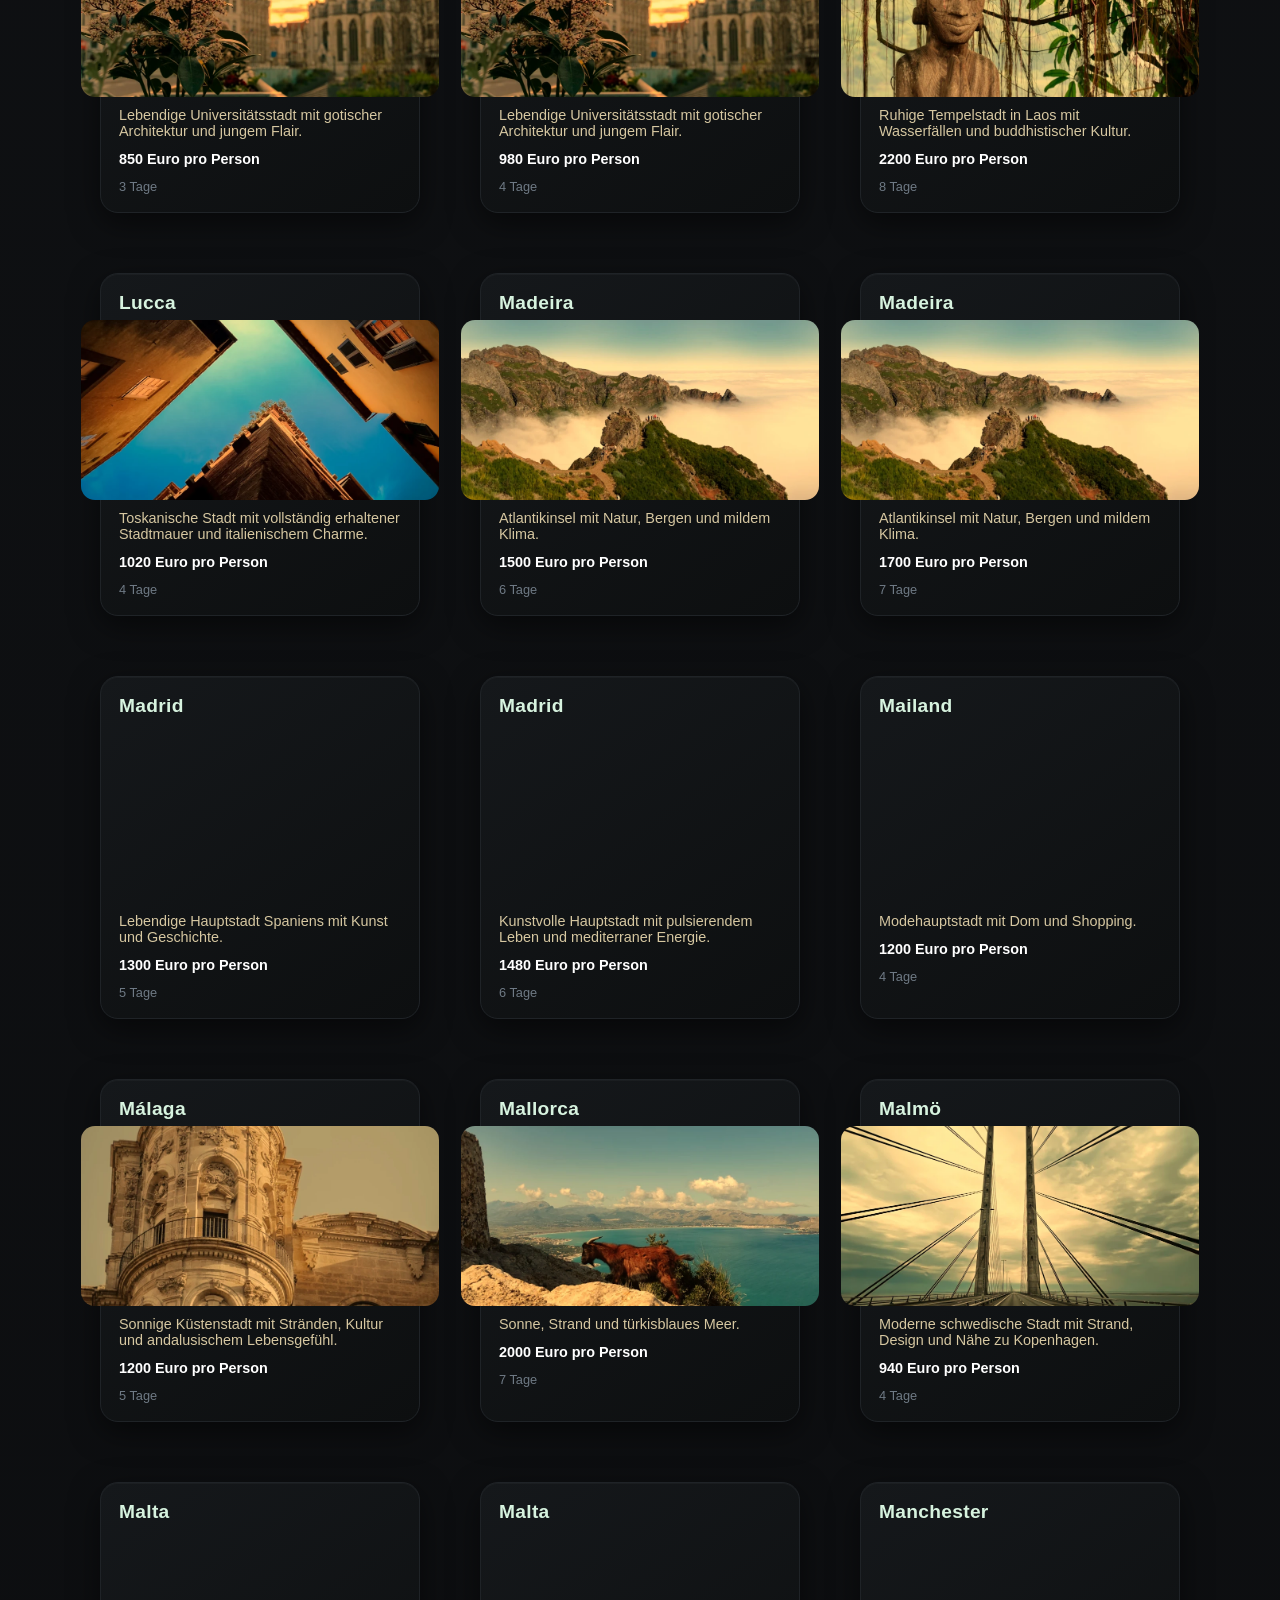
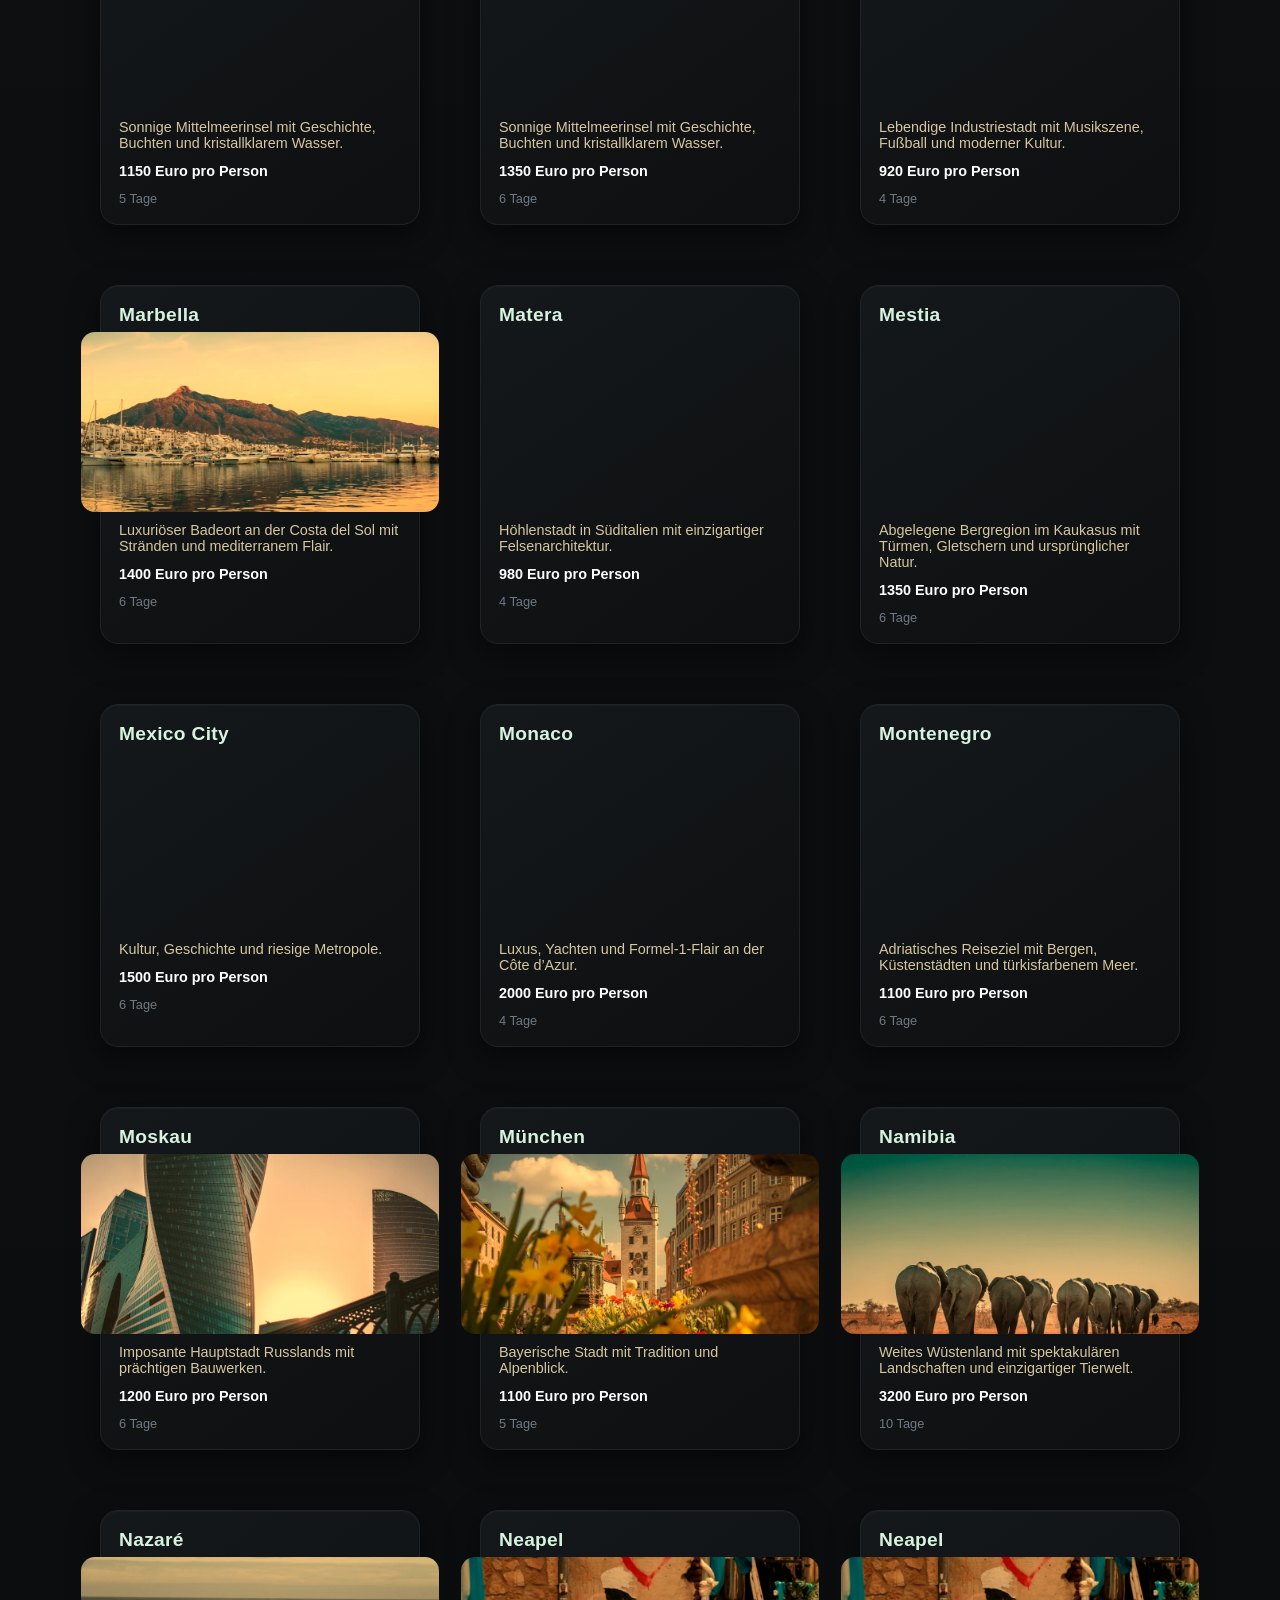
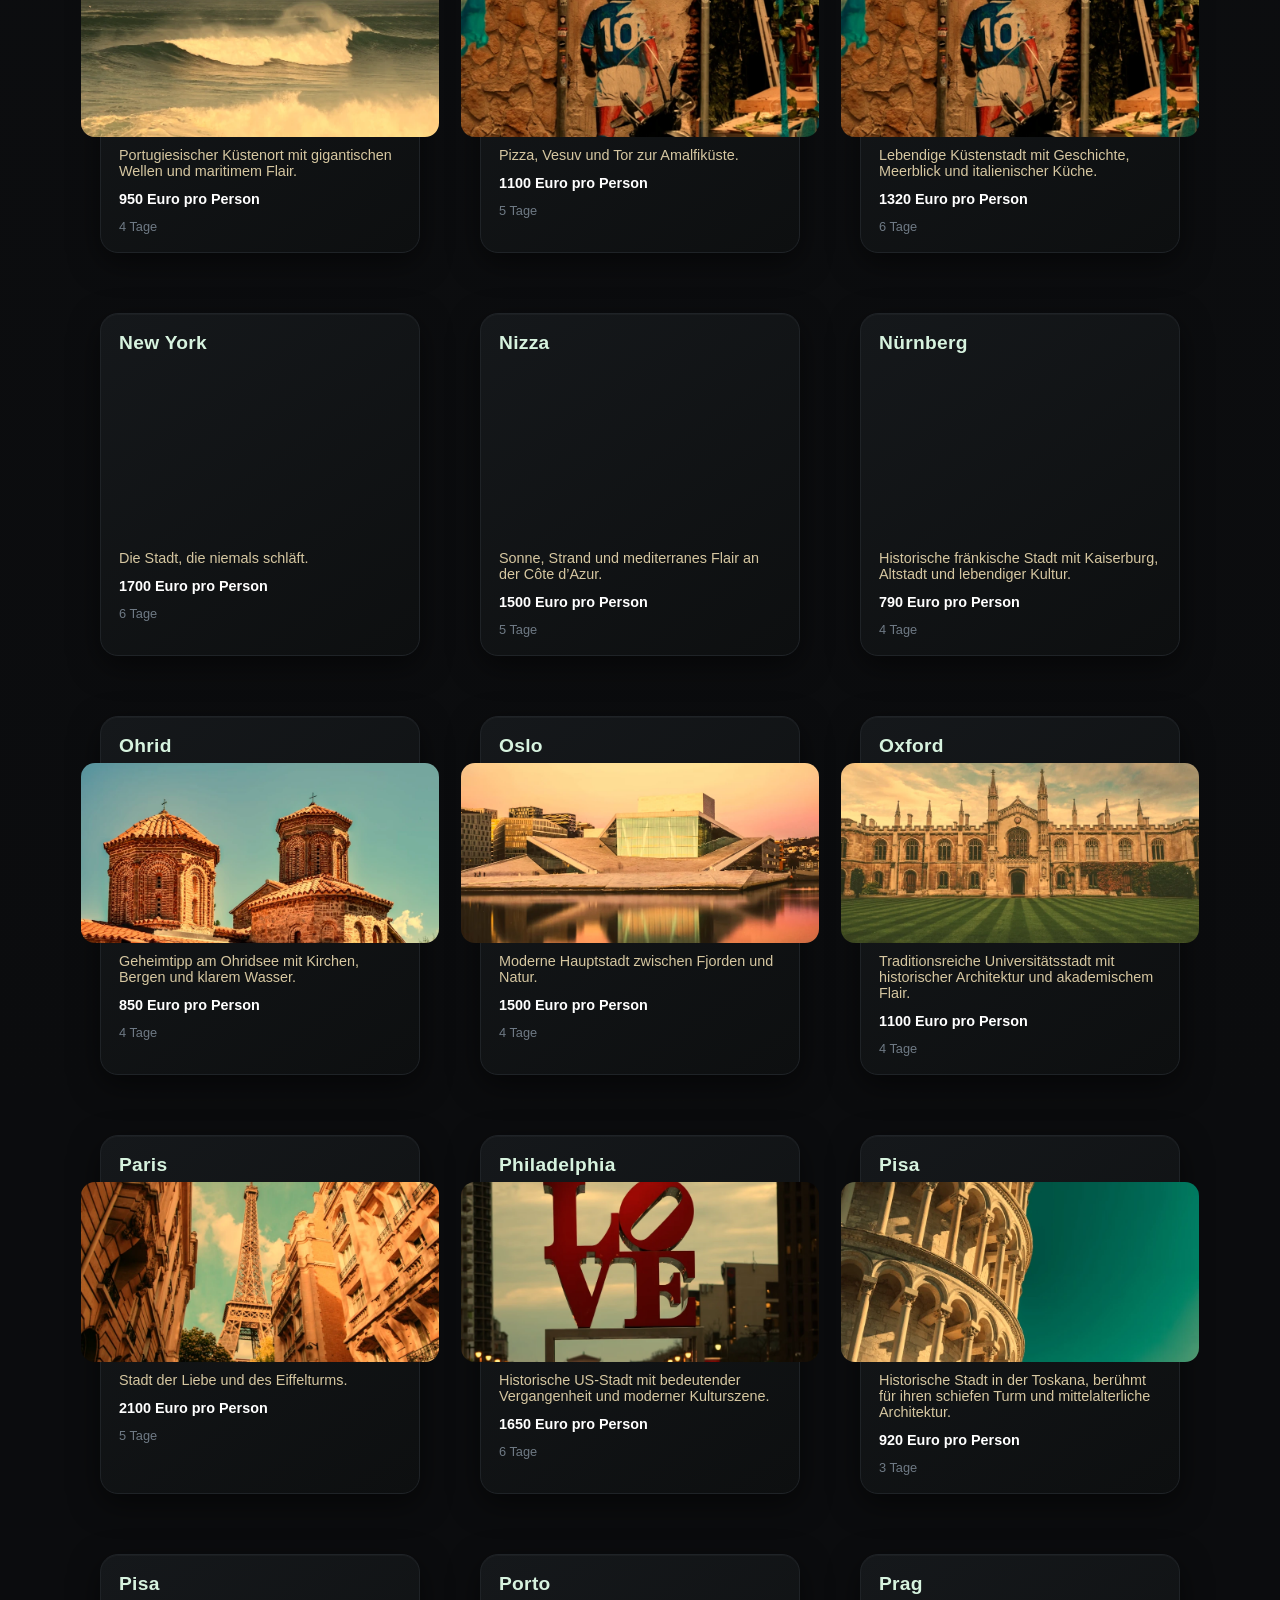
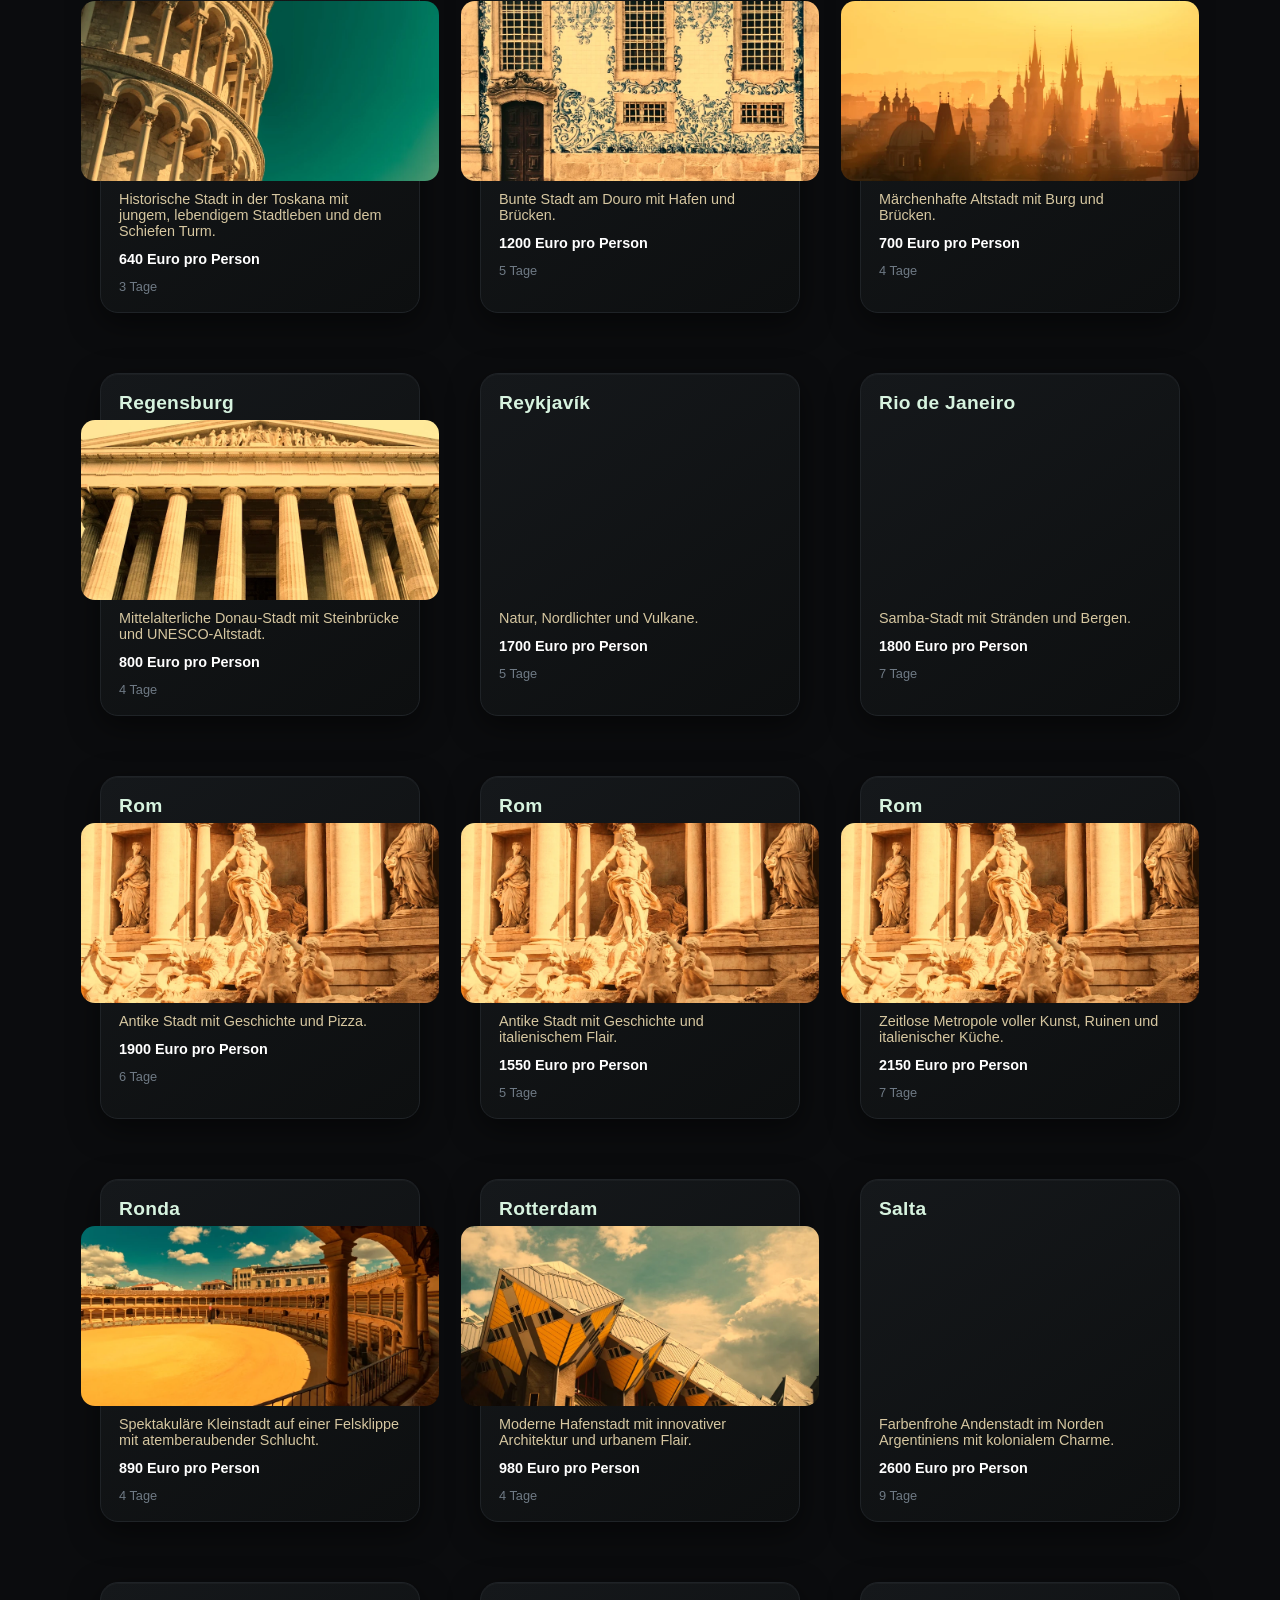
==== commit 0f68bb26: "Update angebote.html" ====
--- a/angebote.html
+++ b/angebote.html
@@ -1 +1 @@
-<html lang="de"><head><meta charset="UTF-8"><title>Pegnitz Piraten</title><link rel="stylesheet" href="stylesangebote.css"><link rel="icon" href="assets/flavicon-green.png"></head><body><div class="navbar"><a href="start.html"><img class="logo" src="assets/pegnitz2.png" alt="Logo"></a><div class="nav-links"><a href="angebote.html" class="active">Reiseziele entdecken</a><a href="kontakt.html">Kontakt</a><a href="login.html">Login</a></div></div><div class="controls"><input id="search" type="text" placeholder="Reiseziel suchen..."><select id="sort"><option value="name-asc">Name A-Z</option><option value="name-desc">Name Z-A</option><option value="preis-asc">Preis ↑</option><option value="preis-desc">Preis ↓</option><option value="dauer-asc">Dauer ↑</option><option value="dauer-desc">Dauer ↓</option><option value="romantik-desc">Romantik ↓</option><option value="nachtleben-desc">Nachtleben ↓</option></select><select id="klima"><option value="">Alle Klimazonen</option><option value="warm">Warm</option><option value="heiß">Heiß</option><option value="gemäßigt">Gemäßigt</option><option value="mild">Mild</option><option value="mediterran">Mediterran</option></select><select id="ausstattung"><option value="">Alle Ausstattung</option><option value="pool">Pool</option><option value="wifi">WLAN</option></select><select id="geeignet"><option value="">Alle Zielgruppen</option><option value="Strandurlaub">Strand</option><option value="Kultur">Kultur</option><option value="Party">Party</option><option value="Romantik">Romantik</option><option value="Paare">Paare</option><option value="Familien">Familien</option><option value="Luxus">Luxus</option></select></div><main class="content"></main><div class="footer"><p>&copy; 2026 Pegnitz Piraten. Alle Rechte vorbehalten.</p><div class="footer-links"><a href="#">Impressum</a><a href="#">Datenschutz</a><a href="kontakt.html">Kontakt</a></div><p>Diese Website ist ein nicht-kommerzieller Prototyp zu Forschungszwecken. Einige verwendete Bilder dienen ausschließlich der Illustration.</p></div><script src="scriptangebote.js"></script><script src="timer.js"></script></body></html>+<!DOCTYPE html><html lang="de"><head><meta charset="UTF-8"><title>Pegnitz Piraten</title><link rel="stylesheet" href="stylesangebote.css"><link rel="icon" href="assets/flavicon-green.png"></head><body><div class="navbar"><a href="start.html"><img class="logo" src="assets/pegnitz2.png" alt="Logo"></a><div class="nav-links"><a href="angebote.html" class="active">Reiseziele entdecken</a><a href="kontakt.html">Kontakt</a><a href="login.html">Login</a></div></div><div class="controls"><input id="search" type="text" placeholder="Reiseziel suchen..."><select id="sort"><option value="name-asc">Name A-Z</option><option value="name-desc">Name Z-A</option><option value="preis-asc">Preis ↑</option><option value="preis-desc">Preis ↓</option><option value="dauer-asc">Dauer ↑</option><option value="dauer-desc">Dauer ↓</option><option value="romantik-desc">Romantik ↓</option><option value="nachtleben-desc">Nachtleben ↓</option></select><select id="klima"><option value="">Alle Klimazonen</option><option value="warm">Warm</option><option value="heiß">Heiß</option><option value="gemäßigt">Gemäßigt</option><option value="mild">Mild</option><option value="mediterran">Mediterran</option></select><select id="ausstattung"><option value="">Alle Ausstattung</option><option value="pool">Pool</option><option value="wifi">WLAN</option></select><select id="geeignet"><option value="">Alle Zielgruppen</option><option value="Strandurlaub">Strand</option><option value="Kultur">Kultur</option><option value="Party">Party</option><option value="Romantik">Romantik</option><option value="Paare">Paare</option><option value="Familien">Familien</option><option value="Luxus">Luxus</option></select></div><main class="content"></main><div class="footer"><p>&copy; 2026 Pegnitz Piraten. Alle Rechte vorbehalten.</p><div class="footer-links"><a href="#">Impressum</a><a href="#">Datenschutz</a><a href="kontakt.html">Kontakt</a></div><p>Diese Website ist ein nicht-kommerzieller Prototyp zu Forschungszwecken. Einige verwendete Bilder dienen ausschließlich der Illustration.</p></div><script src="scriptangebote.js"></script><script src="timer.js"></script></body></html>
